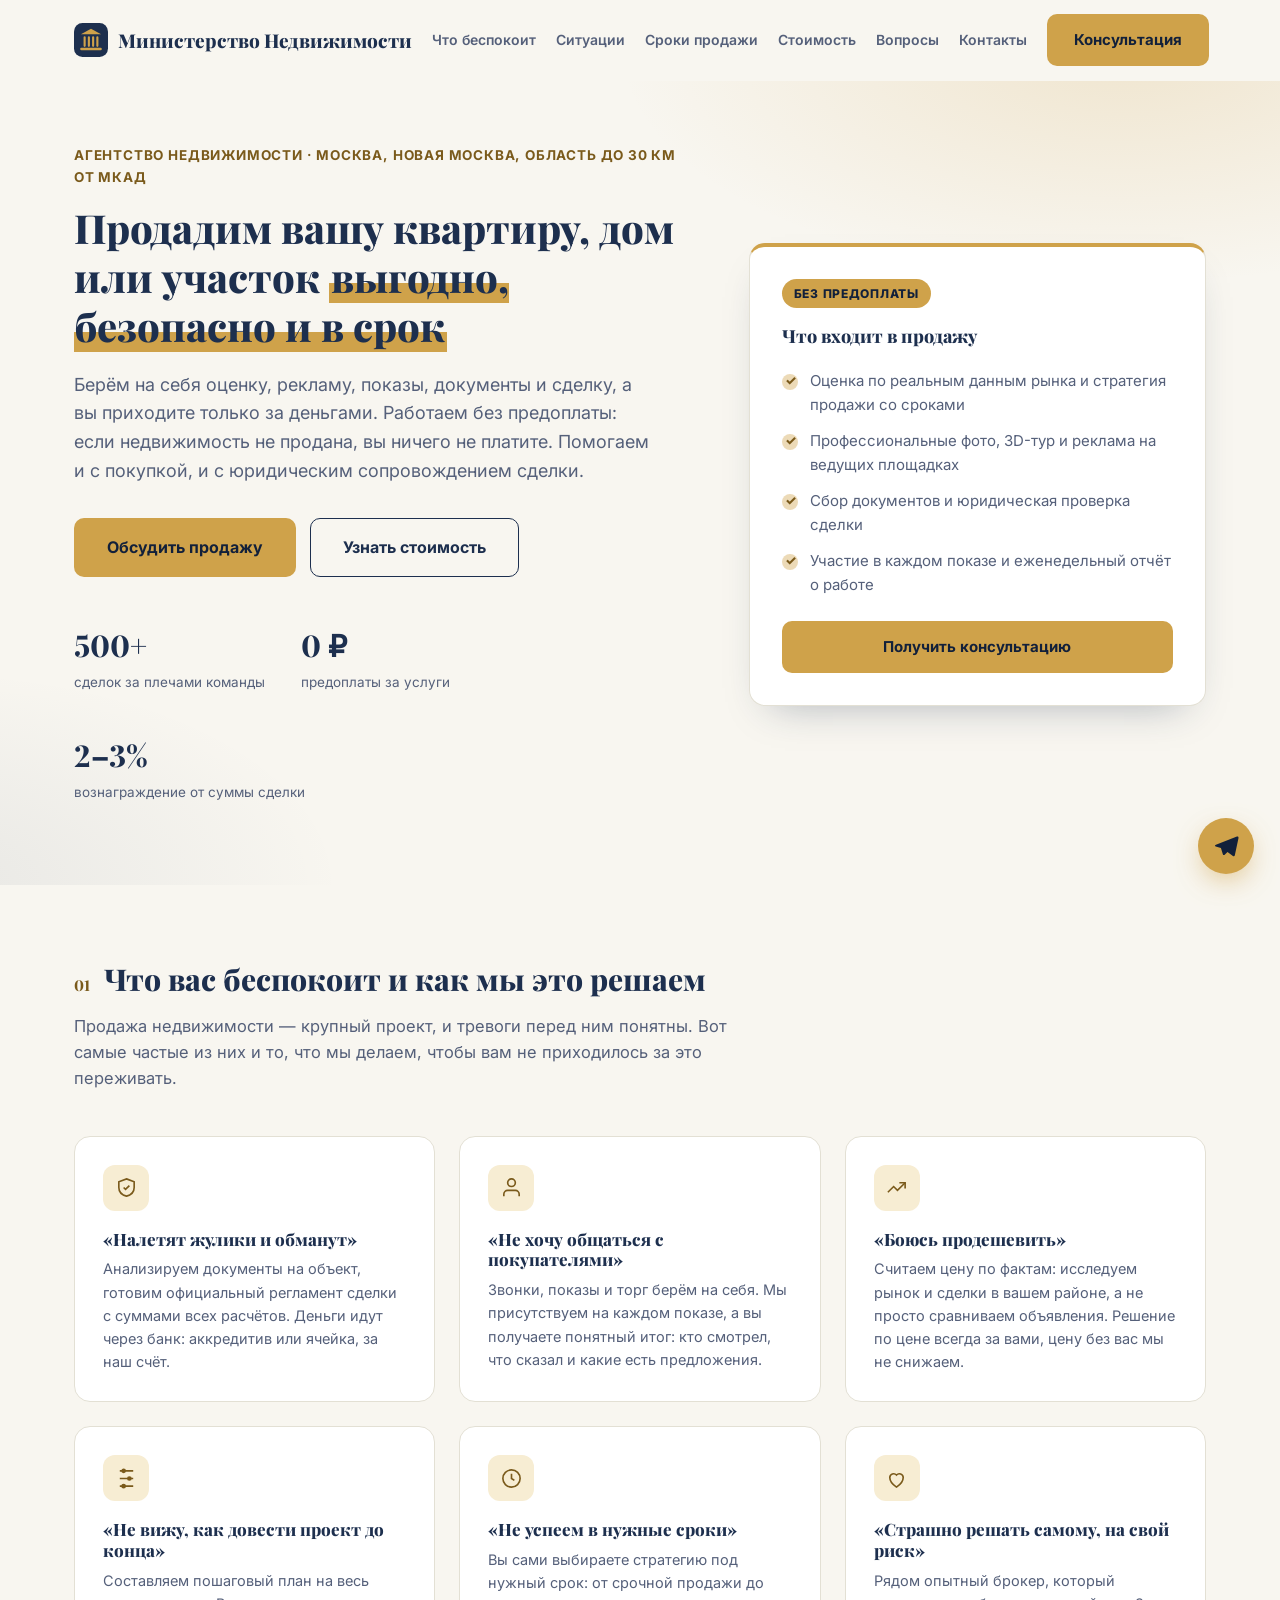
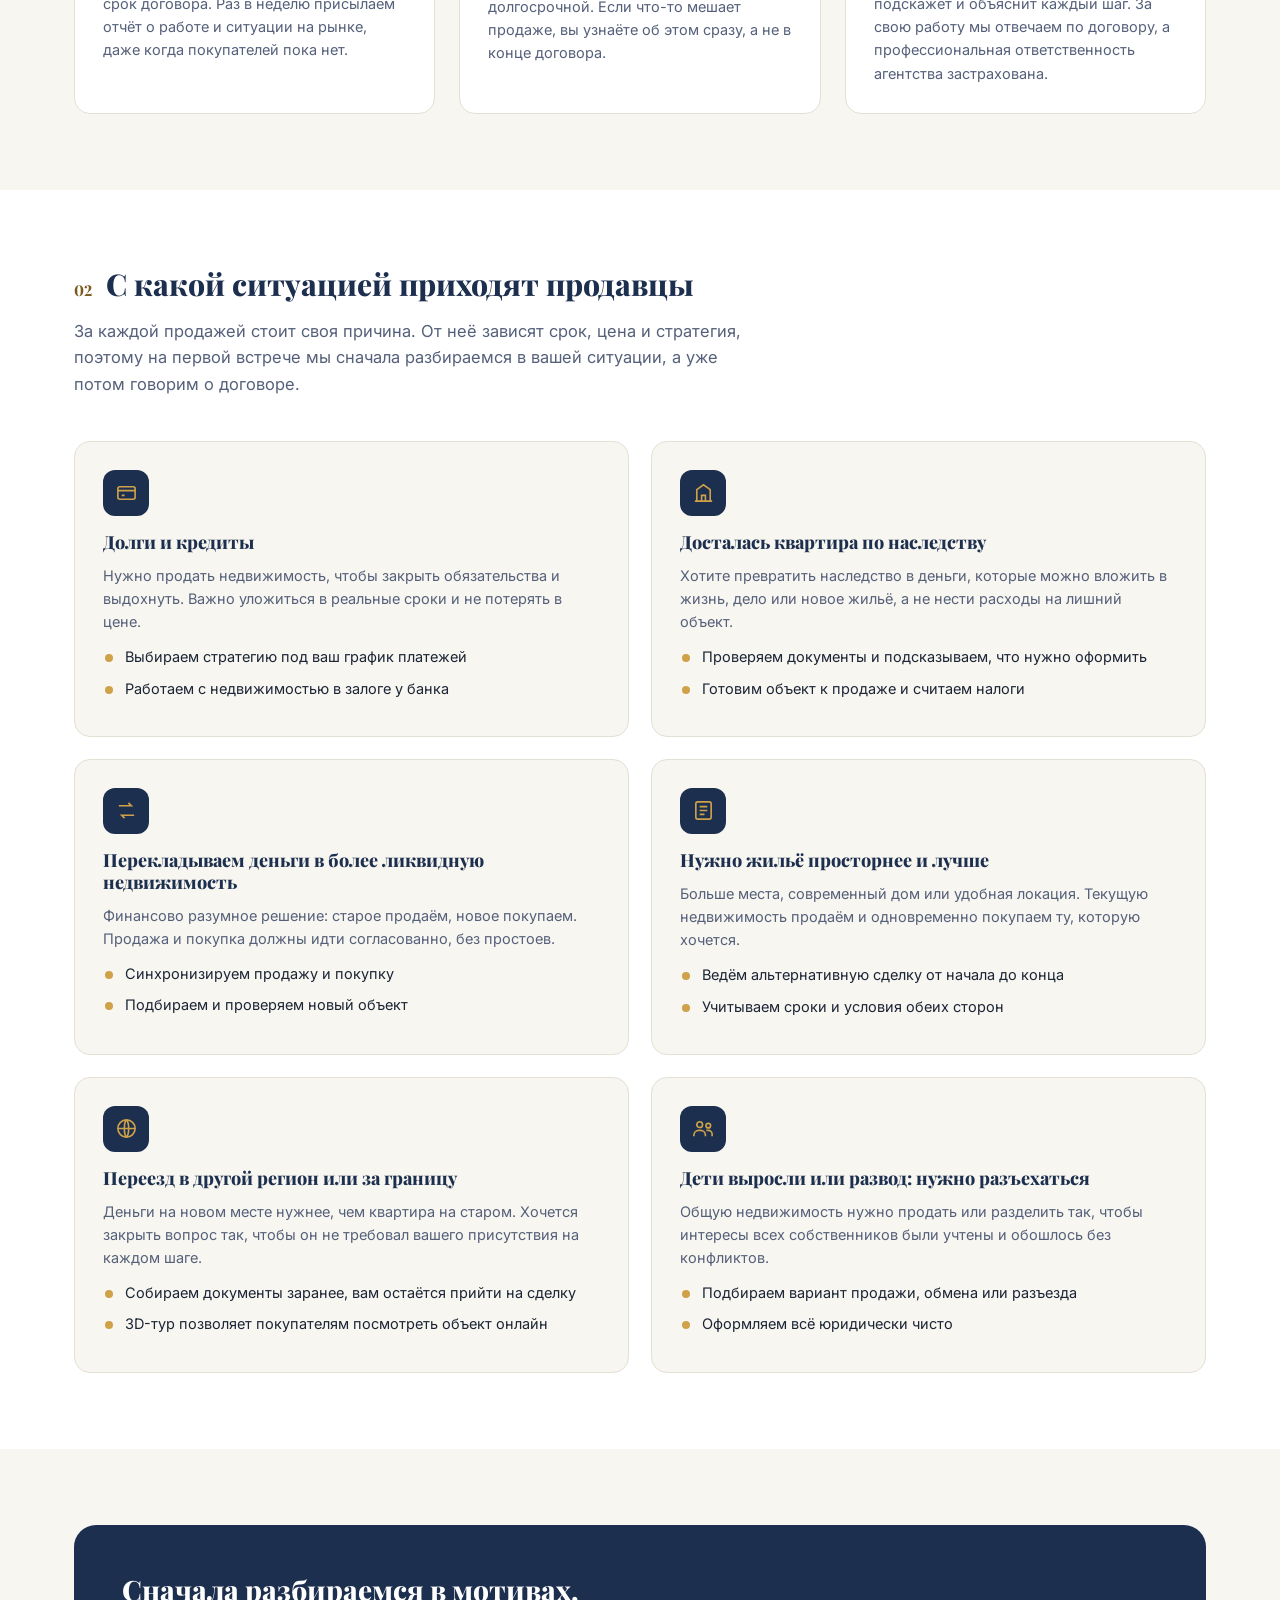
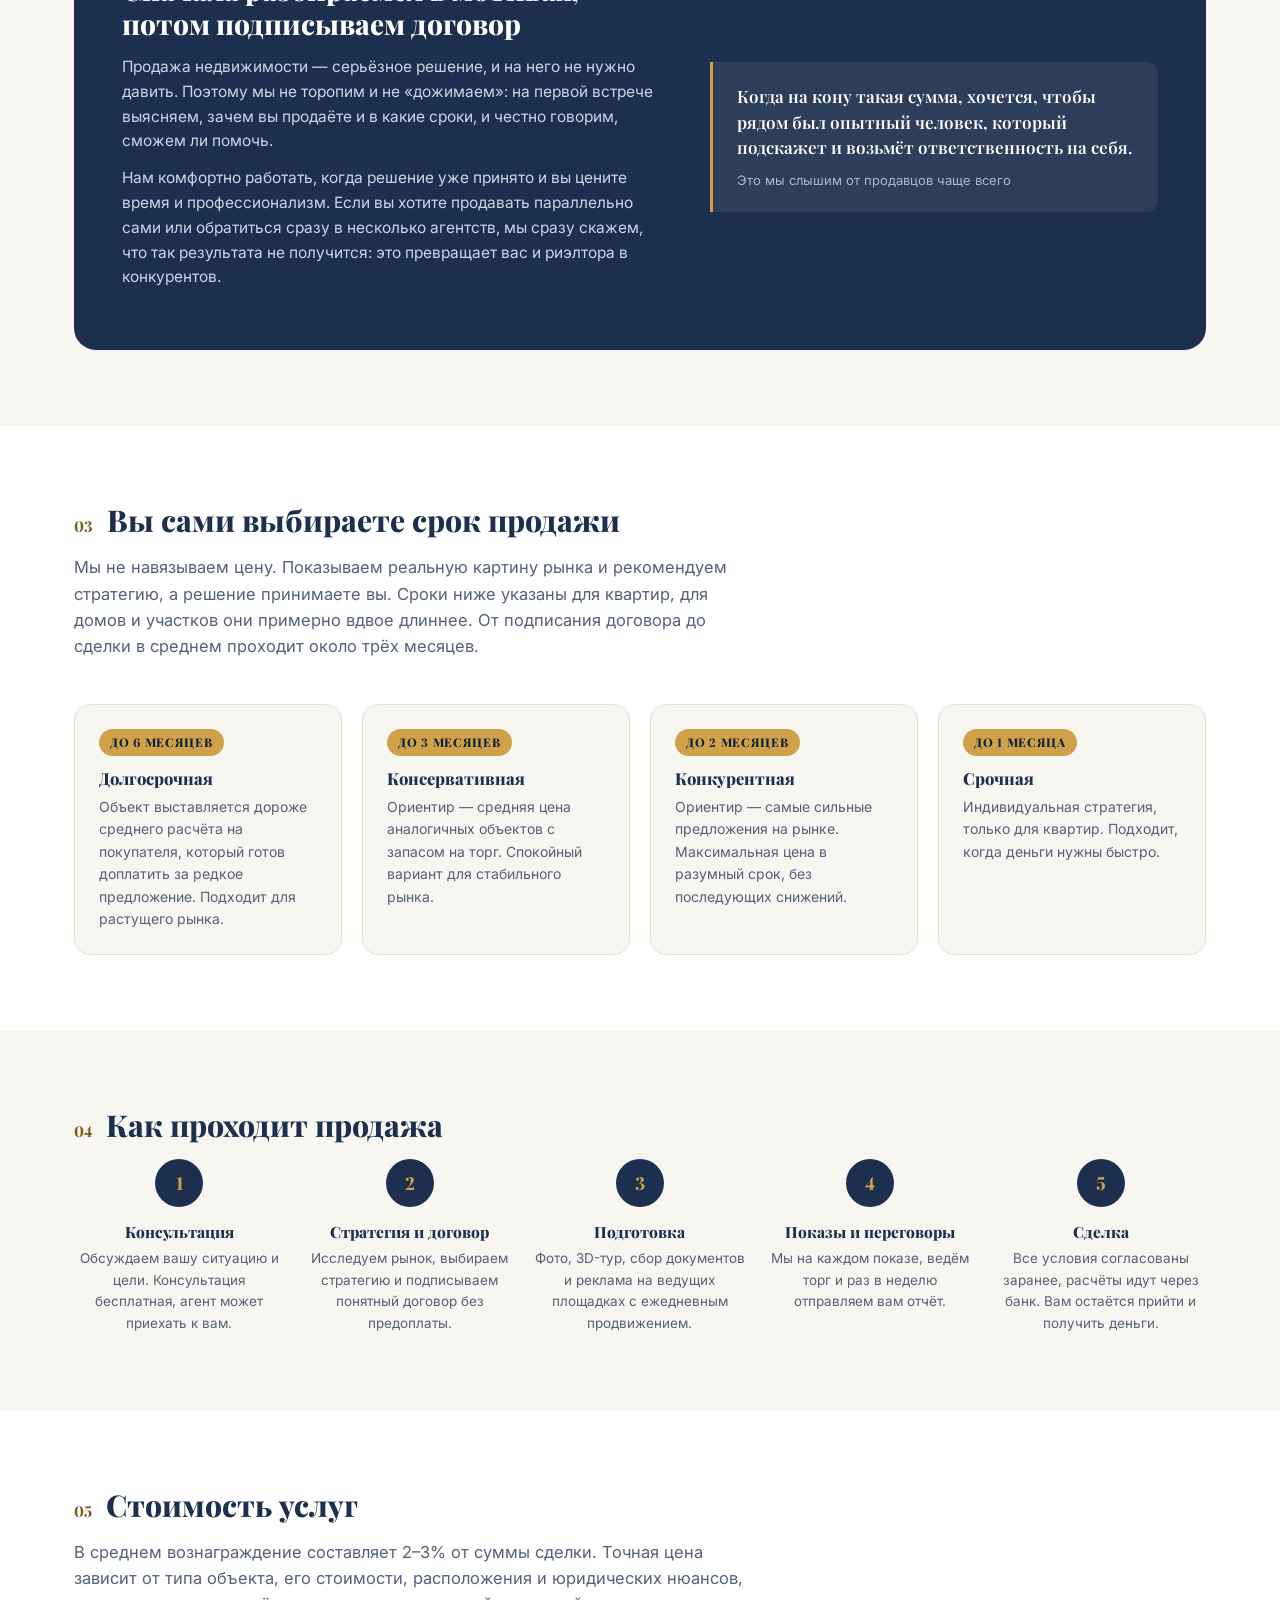
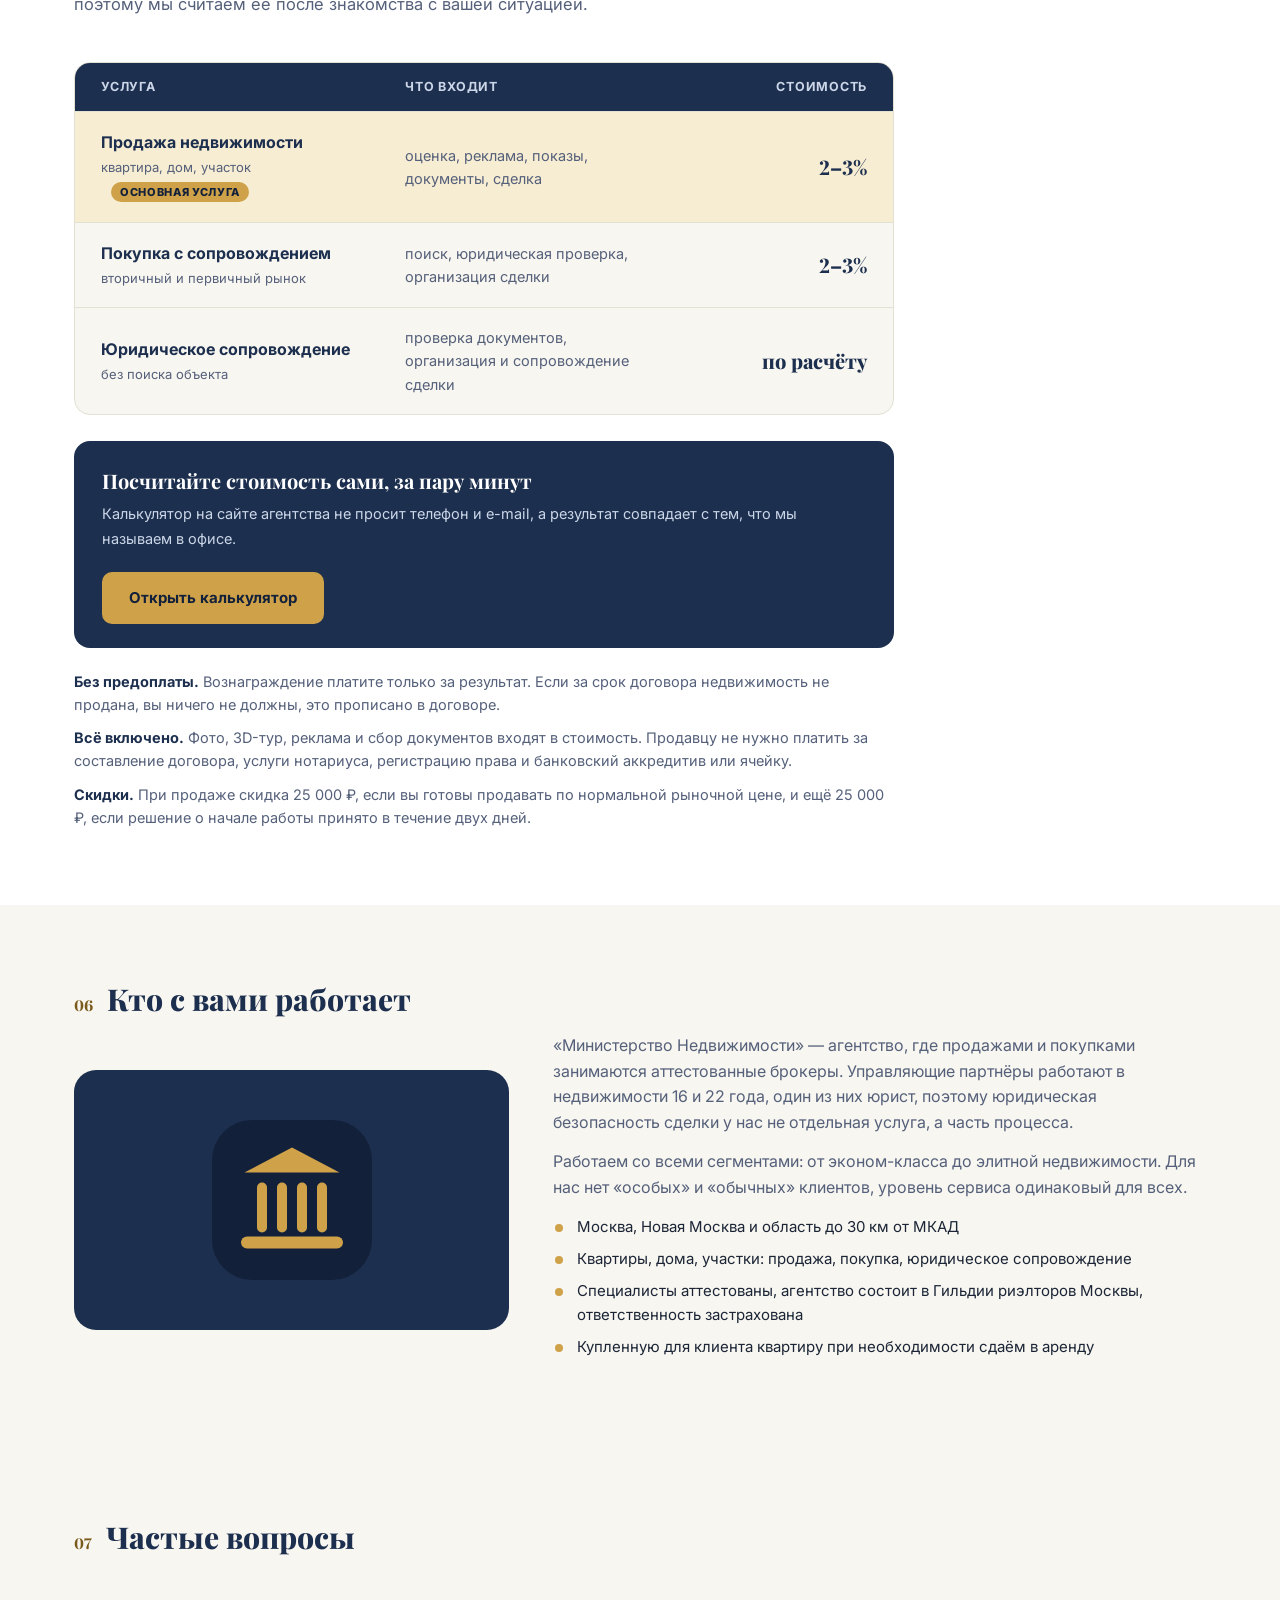
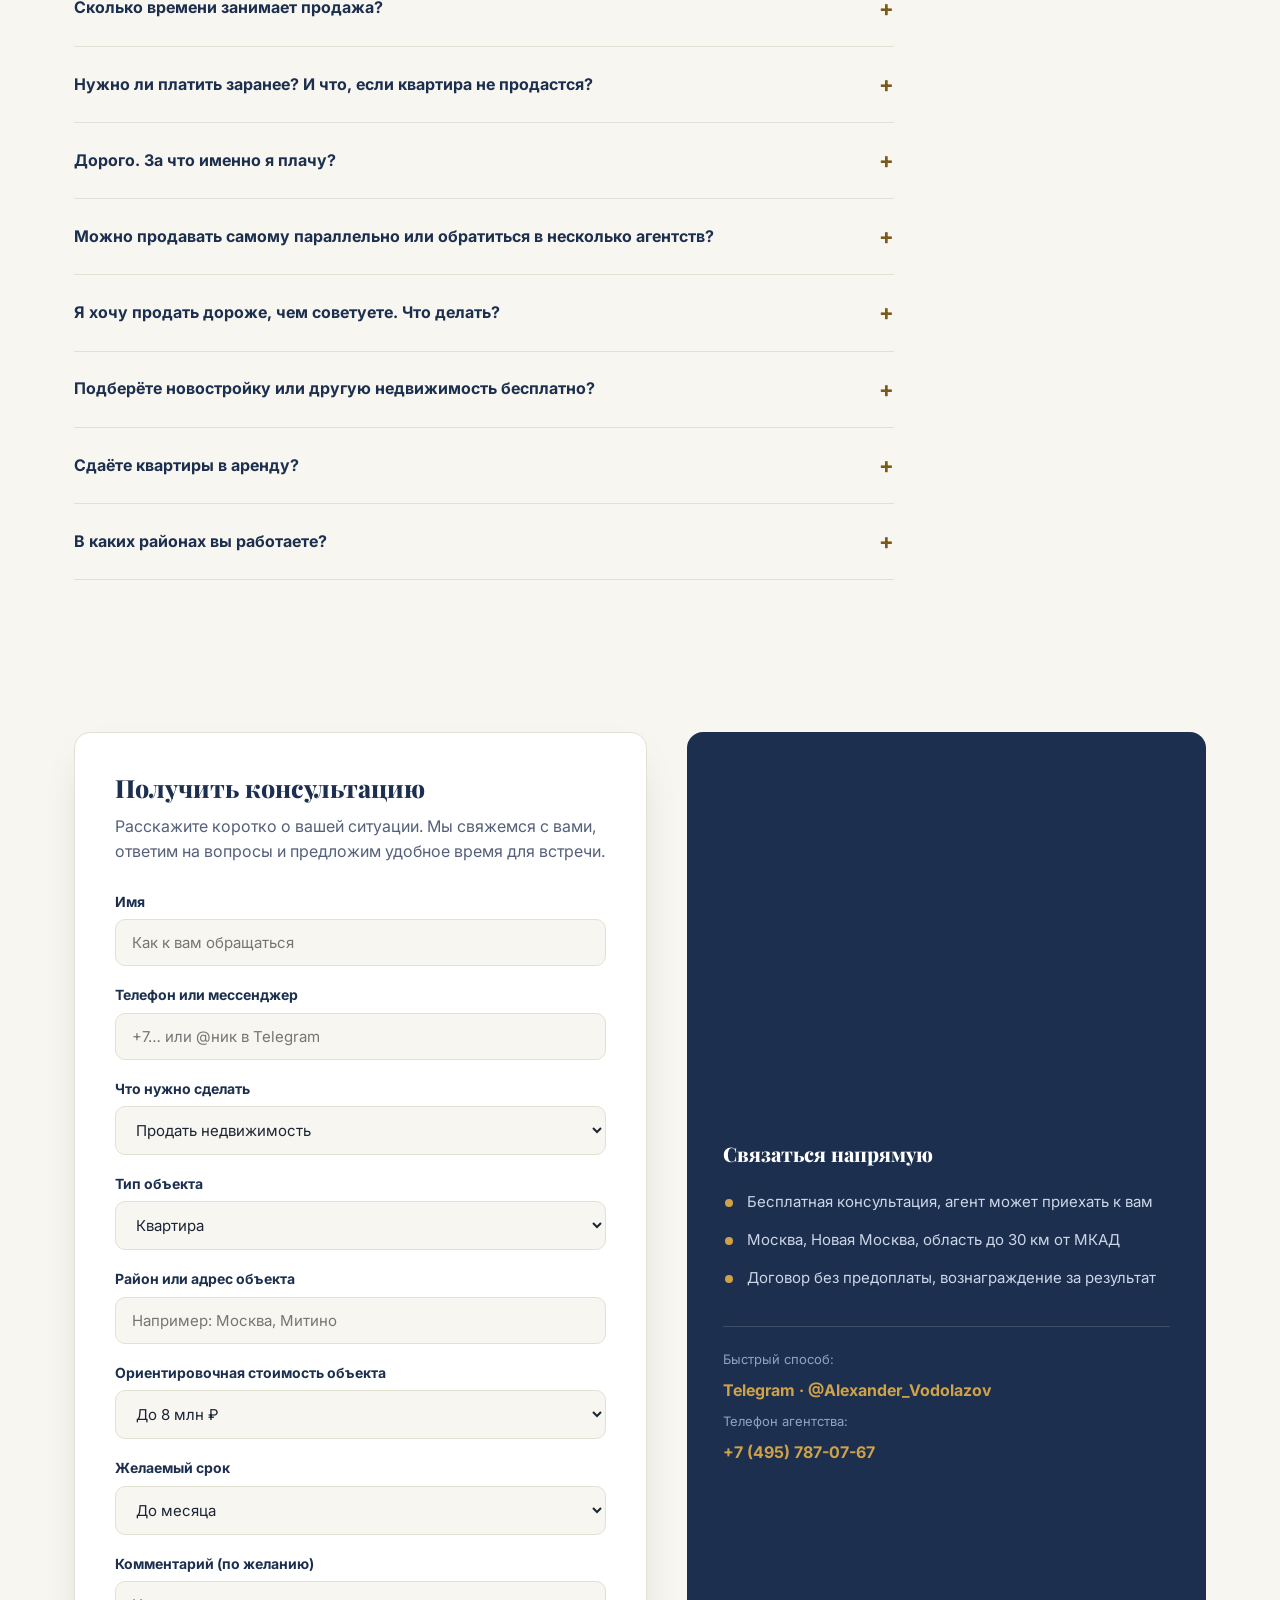
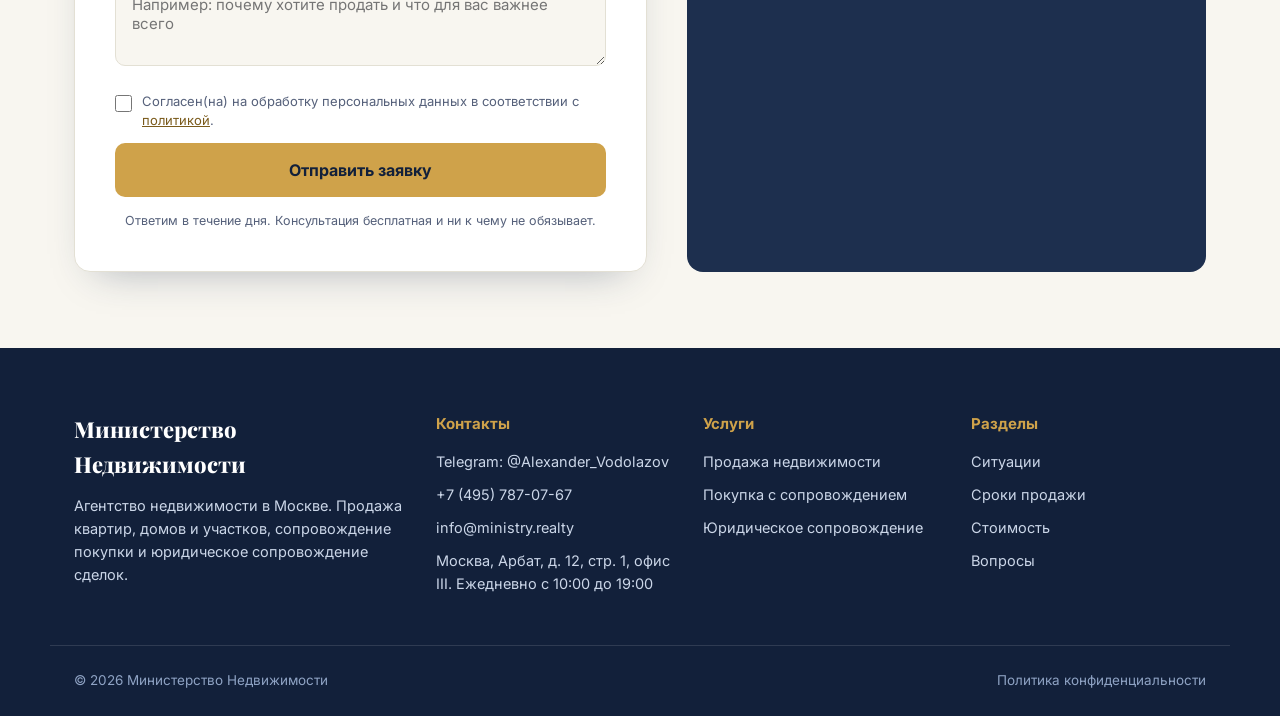
==== index.html @ 3d2ccae9 "init: landing for Ministry of Real Estate" ====
<!DOCTYPE html>
<html lang="ru">
<head>
<meta charset="UTF-8">
<meta name="viewport" content="width=device-width, initial-scale=1.0">
<title>Продажа квартиры, дома и участка в Москве и области: Министерство Недвижимости</title>
<meta name="description" content="Агентство недвижимости в Москве: продажа квартир, домов и участков без предоплаты, вознаграждение 2–3% от суммы сделки. Москва, Новая Москва и область до 30 км от МКАД.">
<link rel="preconnect" href="https://fonts.googleapis.com">
<link rel="preconnect" href="https://fonts.gstatic.com" crossorigin>
<link href="https://fonts.googleapis.com/css2?family=Playfair+Display:wght@600;700;800&family=Inter:wght@400;500;600;700&display=swap" rel="stylesheet">
<link rel="stylesheet" href="styles.css">
<link rel="stylesheet" href="blog/blog.css">
<link rel="alternate" type="application/rss+xml" title="Блог" href="feed.xml">
</head>
<body>

<header class="header" id="header">
  <div class="container header__inner">
    <a href="#top" class="logo" aria-label="Министерство Недвижимости">
      <svg class="logo__icon" viewBox="0 0 32 32" fill="none"><rect width="32" height="32" rx="8" fill="#1D2F4E"/><path d="M16 5.5l9.5 5H6.5l9.5-5z" fill="#CFA24A"/><path d="M10 13.5v8M14 13.5v8M18 13.5v8M22 13.5v8" stroke="#CFA24A" stroke-width="2" stroke-linecap="round"/><path d="M7 24.5h18" stroke="#CFA24A" stroke-width="2.4" stroke-linecap="round"/></svg>
      Министерство Недвижимости
    </a>
    <nav class="nav" id="nav">
      <a href="#why">Что беспокоит</a>
      <a href="#situations">Ситуации</a>
      <a href="#strategy">Сроки продажи</a>
      <a href="#prices">Стоимость</a>
      <a href="#faq">Вопросы</a>
      <a href="#contacts">Контакты</a>
    <!-- BLOGNAV:START --><!-- BLOGNAV:END --></nav>
    <div class="header__actions">
      <a href="#contact" class="btn btn--accent">Консультация</a>
      <button class="burger" id="burger" aria-label="Меню"><span></span><span></span><span></span></button>
    </div>
  </div>
</header>

<main id="top">

  <!-- HERO -->
  <section class="hero">
    <div class="container hero__grid">
      <div class="hero__text">
        <div class="eyebrow">Агентство недвижимости · Москва, Новая Москва, область до 30 км от МКАД</div>
        <h1>Продадим вашу квартиру, дом или участок <em>выгодно, безопасно и в срок</em></h1>
        <p class="hero__lead">Берём на себя оценку, рекламу, показы, документы и сделку, а вы приходите только за деньгами. Работаем без предоплаты: если недвижимость не продана, вы ничего не платите. Помогаем и с покупкой, и с юридическим сопровождением сделки.</p>
        <div class="hero__cta">
          <a href="#contact" class="btn btn--accent btn--lg">Обсудить продажу</a>
          <a href="#prices" class="btn btn--outline btn--lg">Узнать стоимость</a>
        </div>
        <div class="hero__stats">
          <div class="stat"><span class="stat__num">500+</span><span class="stat__label">сделок за плечами команды</span></div>
          <div class="stat"><span class="stat__num">0 ₽</span><span class="stat__label">предоплаты за услуги</span></div>
          <div class="stat"><span class="stat__num">2–3%</span><span class="stat__label">вознаграждение от суммы сделки</span></div>
        </div>
      </div>
      <div class="hero__card">
        <span class="hero__badge">Без предоплаты</span>
        <div class="hero__card-title">Что входит в продажу</div>
        <ul class="hero__card-list">
          <li>Оценка по реальным данным рынка и стратегия продажи со сроками</li>
          <li>Профессиональные фото, 3D-тур и реклама на ведущих площадках</li>
          <li>Сбор документов и юридическая проверка сделки</li>
          <li>Участие в каждом показе и еженедельный отчёт о работе</li>
        </ul>
        <a href="#contact" class="btn btn--accent btn--block">Получить консультацию</a>
      </div>
    </div>
  </section>

  <!-- ЧТО БЕСПОКОИТ -->
  <section class="section adv" id="why">
    <div class="container">
      <div class="section-head">
        <span class="section-head__num">01</span>
        <span class="section-head__title">Что вас беспокоит и как мы это решаем</span>
      </div>
      <p class="section-lead">Продажа недвижимости — крупный проект, и тревоги перед ним понятны. Вот самые частые из них и то, что мы делаем, чтобы вам не приходилось за это переживать.</p>
      <div class="adv__grid">
        <div class="adv__item">
          <div class="adv__icon"><svg viewBox="0 0 24 24" fill="none" stroke="currentColor" stroke-width="1.7"><path d="M12 3l8 3v6c0 4.5-3.2 7.8-8 9-4.8-1.2-8-4.5-8-9V6l8-3z"/><path d="M9 12l2 2 4-4"/></svg></div>
          <h3>«Налетят жулики и обманут»</h3>
          <p>Анализируем документы на объект, готовим официальный регламент сделки с суммами всех расчётов. Деньги идут через банк: аккредитив или ячейка, за наш счёт.</p>
        </div>
        <div class="adv__item">
          <div class="adv__icon"><svg viewBox="0 0 24 24" fill="none" stroke="currentColor" stroke-width="1.7"><path d="M4 21v-2a4 4 0 014-4h8a4 4 0 014 4v2"/><circle cx="12" cy="7" r="4"/></svg></div>
          <h3>«Не хочу общаться с покупателями»</h3>
          <p>Звонки, показы и торг берём на себя. Мы присутствуем на каждом показе, а вы получаете понятный итог: кто смотрел, что сказал и какие есть предложения.</p>
        </div>
        <div class="adv__item">
          <div class="adv__icon"><svg viewBox="0 0 24 24" fill="none" stroke="currentColor" stroke-width="1.7"><path d="M3 17l6-6 4 4 8-8"/><path d="M15 7h6v6"/></svg></div>
          <h3>«Боюсь продешевить»</h3>
          <p>Считаем цену по фактам: исследуем рынок и сделки в вашем районе, а не просто сравниваем объявления. Решение по цене всегда за вами, цену без вас мы не снижаем.</p>
        </div>
        <div class="adv__item">
          <div class="adv__icon"><svg viewBox="0 0 24 24" fill="none" stroke="currentColor" stroke-width="1.7"><path d="M5 4h14M5 12h14M5 20h14"/><circle cx="9" cy="4" r="1.6" fill="currentColor"/><circle cx="15" cy="12" r="1.6" fill="currentColor"/><circle cx="9" cy="20" r="1.6" fill="currentColor"/></svg></div>
          <h3>«Не вижу, как довести проект до конца»</h3>
          <p>Составляем пошаговый план на весь срок договора. Раз в неделю присылаем отчёт о работе и ситуации на рынке, даже когда покупателей пока нет.</p>
        </div>
        <div class="adv__item">
          <div class="adv__icon"><svg viewBox="0 0 24 24" fill="none" stroke="currentColor" stroke-width="1.7"><circle cx="12" cy="12" r="9"/><path d="M12 7v5l3 2"/></svg></div>
          <h3>«Не успеем в нужные сроки»</h3>
          <p>Вы сами выбираете стратегию под нужный срок: от срочной продажи до долгосрочной. Если что-то мешает продаже, вы узнаёте об этом сразу, а не в конце договора.</p>
        </div>
        <div class="adv__item">
          <div class="adv__icon"><svg viewBox="0 0 24 24" fill="none" stroke="currentColor" stroke-width="1.7"><path d="M12 21s-7-4.6-7-10a4 4 0 017-2.6A4 4 0 0119 11c0 5.4-7 10-7 10z"/></svg></div>
          <h3>«Страшно решать самому, на свой риск»</h3>
          <p>Рядом опытный брокер, который подскажет и объяснит каждый шаг. За свою работу мы отвечаем по договору, а профессиональная ответственность агентства застрахована.</p>
        </div>
      </div>
    </div>
  </section>

  <!-- СИТУАЦИИ -->
  <section class="section goals" id="situations">
    <div class="container">
      <div class="section-head">
        <span class="section-head__num">02</span>
        <span class="section-head__title">С какой ситуацией приходят продавцы</span>
      </div>
      <p class="section-lead">За каждой продажей стоит своя причина. От неё зависят срок, цена и стратегия, поэтому на первой встрече мы сначала разбираемся в вашей ситуации, а уже потом говорим о договоре.</p>
      <div class="goals__grid">
        <div class="goal">
          <div class="goal__icon"><svg viewBox="0 0 24 24" fill="none" stroke="currentColor" stroke-width="1.7"><rect x="3" y="6" width="18" height="13" rx="2"/><path d="M3 10h18M7 15h3"/></svg></div>
          <h3>Долги и кредиты</h3>
          <p>Нужно продать недвижимость, чтобы закрыть обязательства и выдохнуть. Важно уложиться в реальные сроки и не потерять в цене.</p>
          <ul>
            <li>Выбираем стратегию под ваш график платежей</li>
            <li>Работаем с недвижимостью в залоге у банка</li>
          </ul>
        </div>
        <div class="goal">
          <div class="goal__icon"><svg viewBox="0 0 24 24" fill="none" stroke="currentColor" stroke-width="1.7"><path d="M3 21h18M5 21V9l7-5 7 5v12"/><path d="M10 21v-6h4v6"/></svg></div>
          <h3>Досталась квартира по наследству</h3>
          <p>Хотите превратить наследство в деньги, которые можно вложить в жизнь, дело или новое жильё, а не нести расходы на лишний объект.</p>
          <ul>
            <li>Проверяем документы и подсказываем, что нужно оформить</li>
            <li>Готовим объект к продаже и считаем налоги</li>
          </ul>
        </div>
        <div class="goal">
          <div class="goal__icon"><svg viewBox="0 0 24 24" fill="none" stroke="currentColor" stroke-width="1.7"><path d="M4 7h13l-3-3M20 17H7l3 3"/></svg></div>
          <h3>Перекладываем деньги в более ликвидную недвижимость</h3>
          <p>Финансово разумное решение: старое продаём, новое покупаем. Продажа и покупка должны идти согласованно, без простоев.</p>
          <ul>
            <li>Синхронизируем продажу и покупку</li>
            <li>Подбираем и проверяем новый объект</li>
          </ul>
        </div>
        <div class="goal">
          <div class="goal__icon"><svg viewBox="0 0 24 24" fill="none" stroke="currentColor" stroke-width="1.7"><rect x="4" y="3" width="16" height="18" rx="2"/><path d="M8 8h8M8 12h8M8 16h5"/></svg></div>
          <h3>Нужно жильё просторнее и лучше</h3>
          <p>Больше места, современный дом или удобная локация. Текущую недвижимость продаём и одновременно покупаем ту, которую хочется.</p>
          <ul>
            <li>Ведём альтернативную сделку от начала до конца</li>
            <li>Учитываем сроки и условия обеих сторон</li>
          </ul>
        </div>
        <div class="goal">
          <div class="goal__icon"><svg viewBox="0 0 24 24" fill="none" stroke="currentColor" stroke-width="1.7"><circle cx="12" cy="12" r="9"/><path d="M3 12h18M12 3c3 3 3 15 0 18M12 3c-3 3-3 15 0 18"/></svg></div>
          <h3>Переезд в другой регион или за границу</h3>
          <p>Деньги на новом месте нужнее, чем квартира на старом. Хочется закрыть вопрос так, чтобы он не требовал вашего присутствия на каждом шаге.</p>
          <ul>
            <li>Собираем документы заранее, вам остаётся прийти на сделку</li>
            <li>3D-тур позволяет покупателям посмотреть объект онлайн</li>
          </ul>
        </div>
        <div class="goal">
          <div class="goal__icon"><svg viewBox="0 0 24 24" fill="none" stroke="currentColor" stroke-width="1.7"><circle cx="8" cy="8" r="3"/><circle cx="17" cy="9" r="2.4"/><path d="M2 20v-1a5 5 0 015-5h2a5 5 0 015 5v1M15 14h2a4 4 0 014 4v2"/></svg></div>
          <h3>Дети выросли или развод: нужно разъехаться</h3>
          <p>Общую недвижимость нужно продать или разделить так, чтобы интересы всех собственников были учтены и обошлось без конфликтов.</p>
          <ul>
            <li>Подбираем вариант продажи, обмена или разъезда</li>
            <li>Оформляем всё юридически чисто</li>
          </ul>
        </div>
      </div>
    </div>
  </section>

  <!-- ПОЧЕМУ МЫ ФИЛЬТРУЕМ -->
  <section class="section why">
    <div class="container">
      <div class="why__box">
        <div>
          <h2>Сначала разбираемся в мотивах, потом подписываем договор</h2>
          <p>Продажа недвижимости — серьёзное решение, и на него не нужно давить. Поэтому мы не торопим и не «дожимаем»: на первой встрече выясняем, зачем вы продаёте и в какие сроки, и честно говорим, сможем ли помочь.</p>
          <p>Нам комфортно работать, когда решение уже принято и вы цените время и профессионализм. Если вы хотите продавать параллельно сами или обратиться сразу в несколько агентств, мы сразу скажем, что так результата не получится: это превращает вас и риэлтора в конкурентов.</p>
        </div>
        <div class="why__quote">
          Когда на кону такая сумма, хочется, чтобы рядом был опытный человек, который подскажет и возьмёт ответственность на себя.
          <small>Это мы слышим от продавцов чаще всего</small>
        </div>
      </div>
    </div>
  </section>

  <!-- СРОКИ / СТРАТЕГИИ -->
  <section class="section oge" id="strategy">
    <div class="container">
      <div class="section-head">
        <span class="section-head__num">03</span>
        <span class="section-head__title">Вы сами выбираете срок продажи</span>
      </div>
      <p class="section-lead">Мы не навязываем цену. Показываем реальную картину рынка и рекомендуем стратегию, а решение принимаете вы. Сроки ниже указаны для квартир, для домов и участков они примерно вдвое длиннее. От подписания договора до сделки в среднем проходит около трёх месяцев.</p>
      <div class="oge__grid">
        <div class="oge__item">
          <b>До 6 месяцев</b>
          <h3>Долгосрочная</h3>
          <p>Объект выставляется дороже среднего расчёта на покупателя, который готов доплатить за редкое предложение. Подходит для растущего рынка.</p>
        </div>
        <div class="oge__item">
          <b>До 3 месяцев</b>
          <h3>Консервативная</h3>
          <p>Ориентир — средняя цена аналогичных объектов с запасом на торг. Спокойный вариант для стабильного рынка.</p>
        </div>
        <div class="oge__item">
          <b>До 2 месяцев</b>
          <h3>Конкурентная</h3>
          <p>Ориентир — самые сильные предложения на рынке. Максимальная цена в разумный срок, без последующих снижений.</p>
        </div>
        <div class="oge__item">
          <b>До 1 месяца</b>
          <h3>Срочная</h3>
          <p>Индивидуальная стратегия, только для квартир. Подходит, когда деньги нужны быстро.</p>
        </div>
      </div>
    </div>
  </section>

  <!-- ПРОЦЕСС -->
  <section class="section steps" id="steps">
    <div class="container">
      <div class="section-head">
        <span class="section-head__num">04</span>
        <span class="section-head__title">Как проходит продажа</span>
      </div>
      <div class="steps__grid">
        <div class="step">
          <span class="step__num">1</span>
          <h3>Консультация</h3>
          <p>Обсуждаем вашу ситуацию и цели. Консультация бесплатная, агент может приехать к вам.</p>
        </div>
        <div class="step">
          <span class="step__num">2</span>
          <h3>Стратегия и договор</h3>
          <p>Исследуем рынок, выбираем стратегию и подписываем понятный договор без предоплаты.</p>
        </div>
        <div class="step">
          <span class="step__num">3</span>
          <h3>Подготовка</h3>
          <p>Фото, 3D-тур, сбор документов и реклама на ведущих площадках с ежедневным продвижением.</p>
        </div>
        <div class="step">
          <span class="step__num">4</span>
          <h3>Показы и переговоры</h3>
          <p>Мы на каждом показе, ведём торг и раз в неделю отправляем вам отчёт.</p>
        </div>
        <div class="step">
          <span class="step__num">5</span>
          <h3>Сделка</h3>
          <p>Все условия согласованы заранее, расчёты идут через банк. Вам остаётся прийти и получить деньги.</p>
        </div>
      </div>
    </div>
  </section>

  <!-- ЦЕНЫ -->
  <section class="section prices" id="prices">
    <div class="container">
      <div class="section-head">
        <span class="section-head__num">05</span>
        <span class="section-head__title">Стоимость услуг</span>
      </div>
      <p class="section-lead">В среднем вознаграждение составляет 2–3% от суммы сделки. Точная цена зависит от типа объекта, его стоимости, расположения и юридических нюансов, поэтому мы считаем её после знакомства с вашей ситуацией.</p>
      <div class="prices__table">
        <div class="price-row price-row--head"><span>Услуга</span><span>Что входит</span><span style="text-align:right">Стоимость</span></div>
        <div class="price-row price-row--hit"><div class="price-row__name">Продажа недвижимости<small>квартира, дом, участок</small></div><div class="price-row__each">оценка, реклама, показы, документы, сделка</div><div class="price-row__sum">2–3%</div></div>
        <div class="price-row"><div class="price-row__name">Покупка с сопровождением<small>вторичный и первичный рынок</small></div><div class="price-row__each">поиск, юридическая проверка, организация сделки</div><div class="price-row__sum">2–3%</div></div>
        <div class="price-row"><div class="price-row__name">Юридическое сопровождение<small>без поиска объекта</small></div><div class="price-row__each">проверка документов, организация и сопровождение сделки</div><div class="price-row__sum">по расчёту</div></div>
      </div>
      <div class="promo">
        <div>
          <b>Посчитайте стоимость сами, за пару минут</b>
          <span>Калькулятор на сайте агентства не просит телефон и e-mail, а результат совпадает с тем, что мы называем в офисе.</span>
        </div>
        <a href="https://министерство-недвижимости.рф/stoimost-uslug/" target="_blank" rel="noopener" class="btn btn--accent">Открыть калькулятор</a>
      </div>
      <div class="prices__notes">
        <p><b>Без предоплаты.</b> Вознаграждение платите только за результат. Если за срок договора недвижимость не продана, вы ничего не должны, это прописано в договоре.</p>
        <p><b>Всё включено.</b> Фото, 3D-тур, реклама и сбор документов входят в стоимость. Продавцу не нужно платить за составление договора, услуги нотариуса, регистрацию права и банковский аккредитив или ячейку.</p>
        <p><b>Скидки.</b> При продаже скидка 25 000 ₽, если вы готовы продавать по нормальной рыночной цене, и ещё 25 000 ₽, если решение о начале работы принято в течение двух дней.</p>
      </div>
    </div>
  </section>

  <!-- О НАС -->
  <section class="section about" id="about">
    <div class="container">
      <div class="section-head">
        <span class="section-head__num">06</span>
        <span class="section-head__title">Кто с вами работает</span>
      </div>
      <div class="about__grid">
        <div class="about__mark">
          <svg viewBox="0 0 32 32" fill="none"><rect width="32" height="32" rx="8" fill="#12203A"/><path d="M16 5.5l9.5 5H6.5l9.5-5z" fill="#CFA24A"/><path d="M10 13.5v8M14 13.5v8M18 13.5v8M22 13.5v8" stroke="#CFA24A" stroke-width="2" stroke-linecap="round"/><path d="M7 24.5h18" stroke="#CFA24A" stroke-width="2.4" stroke-linecap="round"/></svg>
        </div>
        <div class="about__text">
          <p>«Министерство Недвижимости» — агентство, где продажами и покупками занимаются аттестованные брокеры. Управляющие партнёры работают в недвижимости 16 и 22 года, один из них юрист, поэтому юридическая безопасность сделки у нас не отдельная услуга, а часть процесса.</p>
          <p>Работаем со всеми сегментами: от эконом-класса до элитной недвижимости. Для нас нет «особых» и «обычных» клиентов, уровень сервиса одинаковый для всех.</p>
          <ul class="about__list">
            <li>Москва, Новая Москва и область до 30 км от МКАД</li>
            <li>Квартиры, дома, участки: продажа, покупка, юридическое сопровождение</li>
            <li>Специалисты аттестованы, агентство состоит в Гильдии риэлторов Москвы, ответственность застрахована</li>
            <li>Купленную для клиента квартиру при необходимости сдаём в аренду</li>
          </ul>
        </div>
      </div>
    </div>
  </section>

  <!-- FAQ -->
  <section class="section faq" id="faq">
    <div class="container">
      <div class="section-head">
        <span class="section-head__num">07</span>
        <span class="section-head__title">Частые вопросы</span>
      </div>
      <div class="faq__list">
        <details class="faq__item">
          <summary>Сколько времени занимает продажа?</summary>
          <p>Всё зависит от выбранной стратегии, объекта и рынка. От подписания договора до сделки в среднем проходит около трёх месяцев. Если нужно быстрее, есть срочная стратегия для квартир, если важна максимальная цена, можно выбрать более долгий путь.</p>
        </details>
        <details class="faq__item">
          <summary>Нужно ли платить заранее? И что, если квартира не продастся?</summary>
          <p>Предоплаты нет. Вы платите вознаграждение только после результата. Если за срок договора недвижимость не продана, вы ничего не должны, а мы не просим компенсировать расходы на рекламу и другие затраты.</p>
        </details>
        <details class="faq__item">
          <summary>Дорого. За что именно я плачу?</summary>
          <p>В среднем вознаграждение составляет 2–3% от суммы сделки. В него входят оценка, стратегия, фото и 3D-тур, реклама, сбор документов, показы, юридическая проверка и организация сделки. Если цена вас немного смущает, но формат подходит, обсудим разумную скидку. Если вы хотите платить как за размещение объявления, мы вам, скорее всего, не подойдём.</p>
        </details>
        <details class="faq__item">
          <summary>Можно продавать самому параллельно или обратиться в несколько агентств?</summary>
          <p>Мы работаем по эксклюзивному договору. Параллельная продажа превращает клиента и риэлтора в конкурентов и вредит объекту: покупатели видят разные цены и условия. Мы показываем, где и как рекламируется ваша недвижимость, и даём ссылки на все объявления.</p>
        </details>
        <details class="faq__item">
          <summary>Я хочу продать дороже, чем советуете. Что делать?</summary>
          <p>Покажем реальные данные по рынку и сделкам в вашем районе. Если вы готовы ждать, предложим долгосрочную стратегию с более высокой ценой. Решение по цене всегда остаётся за вами. Если расхождение критическое, скажем об этом честно до подписания договора.</p>
        </details>
        <details class="faq__item">
          <summary>Подберёте новостройку или другую недвижимость бесплатно?</summary>
          <p>Нет. Мы не работаем как «магазин новостроек» и не подбираем варианты бесплатно. Покупку мы сопровождаем комплексно, за вознаграждение: поиск, юридическая проверка и организация сделки. Можно взять только юридическое сопровождение без поиска.</p>
        </details>
        <details class="faq__item">
          <summary>Сдаёте квартиры в аренду?</summary>
          <p>Аренда не наша основная услуга. Мы сдаём в аренду только квартиры, которые купили для своих действующих клиентов.</p>
        </details>
        <details class="faq__item">
          <summary>В каких районах вы работаете?</summary>
          <p>В Москве, Новой Москве и Московской области до 30 км от МКАД. Берёмся за квартиры, дома и участки любого сегмента.</p>
        </details>
      </div>
    </div>
  </section>

  <!-- ФОРМА + КОНТАКТЫ -->
  <section class="section form-section" id="contact">
    <div class="container form-section__grid">
      <div class="form">
        <h2>Получить консультацию</h2>
        <p class="form__lead">Расскажите коротко о вашей ситуации. Мы свяжемся с вами, ответим на вопросы и предложим удобное время для встречи.</p>
        <form id="leadForm">
          <input type="text" name="_gotcha" style="display:none" tabindex="-1" autocomplete="off">
          <div class="form__row">
            <label for="f-name">Имя</label>
            <input type="text" id="f-name" name="name" placeholder="Как к вам обращаться" required>
          </div>
          <div class="form__row">
            <label for="f-contact">Телефон или мессенджер</label>
            <input type="text" id="f-contact" name="contact" placeholder="+7… или @ник в Telegram" required>
          </div>
          <div class="form__row">
            <label for="f-service">Что нужно сделать</label>
            <select id="f-service" name="service">
              <option>Продать недвижимость</option>
              <option>Продать и купить (альтернативная сделка)</option>
              <option>Купить с сопровождением</option>
              <option>Только юридическое сопровождение сделки</option>
              <option>Пока не знаю, нужна консультация</option>
            </select>
          </div>
          <div class="form__row">
            <label for="f-object">Тип объекта</label>
            <select id="f-object" name="object">
              <option>Квартира</option>
              <option>Дом или таунхаус</option>
              <option>Земельный участок</option>
              <option>Новостройка (переуступка)</option>
            </select>
          </div>
          <div class="form__row">
            <label for="f-address">Район или адрес объекта</label>
            <input type="text" id="f-address" name="address" placeholder="Например: Москва, Митино">
          </div>
          <div class="form__row">
            <label for="f-price">Ориентировочная стоимость объекта</label>
            <select id="f-price" name="Стоимость объекта">
              <option>До 8 млн ₽</option>
              <option>8–30 млн ₽</option>
              <option>30–50 млн ₽</option>
              <option>Более 50 млн ₽</option>
              <option>Пока не знаю</option>
            </select>
          </div>
          <div class="form__row">
            <label for="f-term">Желаемый срок</label>
            <select id="f-term" name="Желаемый срок">
              <option>До месяца</option>
              <option>До 3 месяцев</option>
              <option>До 6 месяцев</option>
              <option>Пока оцениваю варианты</option>
            </select>
          </div>
          <div class="form__row">
            <label for="f-comment">Комментарий (по желанию)</label>
            <textarea id="f-comment" name="comment" rows="3" placeholder="Например: почему хотите продать и что для вас важнее всего"></textarea>
          </div>
          <label class="consent"><input type="checkbox" name="consent_pd" value="yes" required> <span>Согласен(на) на обработку персональных данных в соответствии с <a href="privacy.html" target="_blank">политикой</a>.</span></label>
          <button type="submit" class="btn btn--accent btn--block btn--lg">Отправить заявку</button>
          <p class="form__hint">Ответим в течение дня. Консультация бесплатная и ни к чему не обязывает.</p>
        </form>
      </div>
      <div class="coverage">
        <div class="coverage__title">Связаться напрямую</div>
        <ul class="coverage__list">
          <li>Бесплатная консультация, агент может приехать к вам</li>
          <li>Москва, Новая Москва, область до 30 км от МКАД</li>
          <li>Договор без предоплаты, вознаграждение за результат</li>
        </ul>
        <div class="coverage__contact">
          <span>Быстрый способ:</span>
          <a href="https://t.me/Alexander_Vodolazov" target="_blank" rel="noopener">Telegram · @Alexander_Vodolazov</a>
          <span>Телефон агентства:</span>
          <a href="tel:+74957870767">+7 (495) 787-07-67</a>
        </div>
      </div>
    </div>
  </section>

<!-- BLOG:START --><!-- BLOG:END -->
</main>

<!-- КОНТАКТЫ / FOOTER -->
<footer class="footer" id="contacts">
  <div class="container footer__grid">
    <div class="footer__col">
      <div class="logo logo--footer">Министерство Недвижимости</div>
      <p>Агентство недвижимости в Москве. Продажа квартир, домов и участков, сопровождение покупки и юридическое сопровождение сделок.</p>
    </div>
    <div class="footer__col">
      <div class="footer__title">Контакты</div>
      <a href="https://t.me/Alexander_Vodolazov" target="_blank" rel="noopener">Telegram: @Alexander_Vodolazov</a>
      <a href="tel:+74957870767">+7 (495) 787-07-67</a>
      <a href="mailto:info@ministry.realty">info@ministry.realty</a>
      <p>Москва, Арбат, д. 12, стр. 1, офис III. Ежедневно с 10:00 до 19:00</p>
    </div>
    <div class="footer__col">
      <div class="footer__title">Услуги</div>
      <p>Продажа недвижимости</p>
      <p>Покупка с сопровождением</p>
      <p>Юридическое сопровождение</p>
    </div>
    <div class="footer__col">
      <div class="footer__title">Разделы</div>
      <a href="#situations">Ситуации</a>
      <a href="#strategy">Сроки продажи</a>
      <a href="#prices">Стоимость</a>
      <a href="#faq">Вопросы</a>
    </div>
  </div>
  <div class="container footer__bottom">
    <span>© <span id="year"></span> Министерство Недвижимости</span>
    <a href="privacy.html">Политика конфиденциальности</a>
  </div>
</footer>

<a href="https://t.me/Alexander_Vodolazov" target="_blank" rel="noopener" class="fab" aria-label="Написать в Telegram">
  <svg viewBox="0 0 24 24" fill="currentColor"><path d="M21.5 3.5L2.7 10.9c-1.2.5-1.2 1.2-.2 1.5l4.8 1.5 1.8 5.6c.2.6.4.8.9.8.5 0 .7-.2 1-.5l2.4-2.3 5 3.7c.9.5 1.6.2 1.8-.9l3.3-15.5c.3-1.3-.5-1.9-1.4-1.5z"/></svg>
</a>

<script src="script.js"></script>
</body>
</html>
---- styles.css ----
:root{
  --navy:#1D2F4E;
  --navy-dark:#12203A;
  --navy-soft:#E6ECF5;
  --gold:#CFA24A;
  --gold-dark:#7A5A1B;
  --gold-soft:#F7EDD3;
  --cream:#F8F6F0;
  --paper:#ffffff;
  --ink:#1B2536;
  --ink-soft:#55607A;
  --line:#E3E0D4;
  --radius:16px;
  --shadow:0 18px 40px -22px rgba(29,47,78,.38);
}

*{box-sizing:border-box;margin:0;padding:0}
html{scroll-behavior:smooth}
body{
  font-variant-numeric:lining-nums;
  font-family:'Inter',Arial,sans-serif;
  color:var(--ink);
  background:var(--cream);
  line-height:1.6;
  -webkit-font-smoothing:antialiased;
}
h1,h2,h3{font-family:'Playfair Display',Arial,sans-serif;font-weight:800;color:var(--navy);line-height:1.22}
img{max-width:100%;display:block}
a{color:inherit;text-decoration:none}
ul{list-style:none}
.container{max-width:1180px;margin:0 auto;padding:0 24px}

/* BUTTONS */
.btn{display:inline-flex;align-items:center;justify-content:center;gap:8px;padding:13px 26px;border-radius:10px;font-weight:700;font-size:15px;transition:.2s;border:1.5px solid transparent;cursor:pointer;white-space:nowrap;font-family:inherit}
.btn--accent{background:var(--gold);color:var(--navy-dark)}
.btn--accent:hover{background:#E3BE6F}
.btn--outline{border-color:var(--navy);color:var(--navy)}
.btn--outline:hover{background:var(--navy);color:#fff}
.btn--lg{padding:16px 32px;font-size:16px}
.btn--block{width:100%}

/* HEADER */
.header{position:sticky;top:0;z-index:100;background:rgba(248,246,240,.93);backdrop-filter:blur(10px);border-bottom:1px solid transparent;transition:.2s}
.header.scrolled{border-bottom-color:var(--line);box-shadow:0 4px 16px -8px rgba(29,47,78,.22)}
.header__inner{display:flex;align-items:center;justify-content:space-between;gap:20px;min-width:0;height:80px}
.logo{display:flex;align-items:center;gap:10px;font-family:'Playfair Display',sans-serif;font-weight:800;font-size:19px;letter-spacing:0;color:var(--navy);flex-shrink:0}
.logo__icon{width:34px;height:34px;flex-shrink:0}
.logo__suffix{color:var(--gold-dark);font-weight:600;font-size:13px;letter-spacing:.02em}
.logo--footer{font-size:22px;color:#fff;margin-bottom:12px}
.nav{display:flex;gap:20px}
.nav a{font-weight:600;font-size:14px;color:var(--ink-soft);white-space:nowrap}
.nav a:hover{color:var(--gold-dark)}
.header__actions{display:flex;align-items:center;gap:16px;flex-shrink:0}
.header__phone{font-weight:700;color:var(--navy);white-space:nowrap}
.burger{display:none;flex-direction:column;justify-content:center;gap:5px;width:32px;height:32px;background:none;border:none;cursor:pointer}
.burger span{display:block;height:2px;background:var(--navy);border-radius:2px;transition:.2s}

/* HERO */
.hero{padding:64px 0 80px;background:radial-gradient(820px 380px at 88% -4%,rgba(207,162,74,.20),transparent 62%),radial-gradient(700px 360px at -6% 100%,rgba(29,47,78,.07),transparent 60%)}
.hero__grid{display:grid;grid-template-columns:1.15fr .85fr;gap:56px;align-items:center}
.eyebrow{color:var(--gold-dark);font-weight:700;font-size:13.5px;letter-spacing:.06em;text-transform:uppercase;margin-bottom:16px}
.hero h1{font-size:40px;margin-bottom:20px}
.hero h1 em{font-style:normal;background:linear-gradient(transparent 62%,var(--gold) 62%);padding:0 2px}
.hero__lead{font-size:18px;color:var(--ink-soft);margin-bottom:32px;max-width:580px}
.hero__cta{display:flex;gap:14px;flex-wrap:wrap;margin-bottom:44px}
.hero__stats{display:flex;gap:36px;flex-wrap:wrap;align-items:flex-start}
.stat__num{display:block;font-family:'Playfair Display',sans-serif;font-size:30px;font-weight:800;color:var(--navy)}
.stat__label{font-size:13.5px;color:var(--ink-soft)}
.hero__card{background:var(--paper);border:1px solid var(--line);border-top:4px solid var(--gold);border-radius:var(--radius);padding:32px;box-shadow:var(--shadow)}
.hero__badge{display:inline-block;background:var(--gold);color:var(--navy-dark);font-weight:800;font-size:12px;letter-spacing:.06em;text-transform:uppercase;border-radius:999px;padding:5px 12px;margin-bottom:14px}
.hero__card-title{font-family:'Playfair Display',sans-serif;font-weight:800;font-size:18px;color:var(--navy);margin-bottom:18px}
.hero__card-list{margin-bottom:24px}
.hero__card-list li{position:relative;padding-left:28px;margin-bottom:12px;font-size:15px;color:var(--ink-soft)}
.hero__card-list li::before{content:"";position:absolute;left:0;top:5px;width:16px;height:16px;border-radius:50%;background:var(--gold);opacity:.4}
.hero__card-list li::after{content:"✓";position:absolute;left:3px;top:1px;color:var(--gold-dark);font-weight:800;font-size:13px}

/* SECTIONS */
.section{padding:76px 0}
.section-head{display:flex;align-items:baseline;gap:14px;margin-bottom:16px}
.section-head__num{font-family:'Playfair Display',sans-serif;font-size:15px;color:var(--gold-dark);font-weight:800}
.section-head__title{font-family:'Playfair Display',sans-serif;font-size:30px;font-weight:800;color:var(--navy);line-height:1.2}
.section-lead{color:var(--ink-soft);font-size:16.5px;max-width:680px;margin-bottom:44px}

/* ADVANTAGES */
.adv__grid{display:grid;grid-template-columns:repeat(3,1fr);gap:24px}
.adv__item{background:var(--paper);border:1px solid var(--line);border-radius:var(--radius);padding:28px}
.adv__icon{width:46px;height:46px;border-radius:12px;background:var(--gold-soft);color:var(--gold-dark);display:flex;align-items:center;justify-content:center;margin-bottom:18px}
.adv__icon svg{width:23px;height:23px}
.adv__item h3{font-size:17px;margin-bottom:8px}
.adv__item p{color:var(--ink-soft);font-size:14.5px}

/* GOALS (цели занятий) */
.goals{background:var(--paper)}
.goals__grid{display:grid;grid-template-columns:repeat(2,1fr);gap:22px}
.goal{border:1px solid var(--line);border-radius:var(--radius);padding:28px;background:var(--cream);display:flex;flex-direction:column}
.goal__icon{width:46px;height:46px;border-radius:12px;background:var(--navy);color:var(--gold);display:flex;align-items:center;justify-content:center;margin-bottom:16px}
.goal__icon svg{width:23px;height:23px}
.goal h3{font-size:18px;margin-bottom:10px}
.goal p{color:var(--ink-soft);font-size:14.5px;margin-bottom:12px}
.goal ul li{position:relative;padding-left:22px;margin-bottom:8px;font-size:14.5px;color:var(--ink)}
.goal ul li::before{content:"";position:absolute;left:2px;top:9px;width:8px;height:8px;border-radius:50%;background:var(--gold)}

/* WHY */
.why__box{display:grid;grid-template-columns:1.1fr .9fr;gap:40px;align-items:center;background:var(--navy);border-radius:22px;padding:48px}
.why__box h2{color:#fff;font-size:28px;margin-bottom:14px}
.why__box p{color:#CBD6E8;margin-bottom:12px;font-size:15.5px}
.why__quote{background:rgba(255,255,255,.07);border-left:3px solid var(--gold);border-radius:0 12px 12px 0;padding:22px 24px;color:#fff;font-size:17px;font-family:'Playfair Display',sans-serif;font-weight:600;line-height:1.5}
.why__quote small{display:block;margin-top:10px;font-family:'Inter',sans-serif;font-weight:400;font-size:13px;color:#A9B8D1}

/* OGE ROADMAP */
.oge{background:var(--paper)}
.oge__grid{display:grid;grid-template-columns:repeat(4,1fr);gap:20px}
.oge__item{border:1px solid var(--line);border-radius:var(--radius);padding:24px;background:var(--cream)}
.oge__item b{display:inline-block;font-family:'Playfair Display',sans-serif;font-size:12px;font-weight:800;letter-spacing:.06em;text-transform:uppercase;color:var(--navy-dark);background:var(--gold);border-radius:999px;padding:4px 11px;margin-bottom:12px}
.oge__item h3{font-size:16.5px;margin-bottom:8px}
.oge__item p{color:var(--ink-soft);font-size:14px}

/* STEPS */
.steps__grid{display:grid;grid-template-columns:repeat(5,1fr);gap:20px}
.step{text-align:center}
.step__num{display:flex;align-items:center;justify-content:center;width:48px;height:48px;border-radius:50%;background:var(--navy);color:var(--gold);font-family:'Playfair Display',sans-serif;font-weight:800;margin:0 auto 16px;font-size:18px}
.step h3{font-size:15.5px;margin-bottom:6px}
.step p{color:var(--ink-soft);font-size:13.5px}

/* PRICES */
.prices{background:var(--paper)}
.prices__table{max-width:820px;border:1px solid var(--line);border-radius:var(--radius);overflow:hidden;background:var(--cream)}
.price-row{display:grid;grid-template-columns:1.3fr 1fr 1fr;gap:12px;align-items:center;padding:18px 26px;border-bottom:1px solid var(--line)}
.price-row:last-child{border-bottom:none}
.price-row--head{background:var(--navy);color:#CBD6E8;font-size:12.5px;font-weight:700;letter-spacing:.06em;text-transform:uppercase;padding:14px 26px}
.price-row__name{font-weight:700;color:var(--navy)}
.price-row__name small{display:block;font-weight:400;font-size:13px;color:var(--ink-soft);margin-top:2px}
.price-row__each{color:var(--ink-soft);font-size:14.5px}
.price-row__sum{font-family:'Playfair Display',sans-serif;font-weight:800;font-size:20px;color:var(--navy);text-align:right}
.price-row--hit{background:var(--gold-soft)}
.price-row--hit .price-row__name::after{content:"Основная услуга";margin-left:10px;font-size:11px;font-weight:800;letter-spacing:.06em;text-transform:uppercase;background:var(--gold);color:var(--navy-dark);padding:3px 9px;border-radius:999px}
.prices__notes{max-width:820px;margin-top:22px;display:grid;gap:10px}
.prices__notes p{font-size:14.5px;color:var(--ink-soft)}
.prices__notes b{color:var(--navy)}
.promo{max-width:820px;margin-top:26px;display:flex;align-items:center;gap:20px;flex-wrap:wrap;justify-content:space-between;background:var(--navy);color:#CBD6E8;border-radius:var(--radius);padding:24px 28px}
.promo b{display:block;font-family:'Playfair Display',sans-serif;font-size:20px;color:#fff;margin-bottom:4px}
.promo span{font-size:14.5px}

/* ABOUT */
.about__grid{display:grid;grid-template-columns:.8fr 1.2fr;gap:44px;align-items:center}
.about__mark{background:var(--navy);border-radius:22px;padding:36px;display:flex;align-items:center;justify-content:center;min-height:260px}
.about__mark svg{width:160px;height:160px}
.about__text p{color:var(--ink-soft);margin-bottom:14px;font-size:16px}
.about__list{margin-top:6px}
.about__list li{position:relative;padding-left:24px;margin-bottom:8px;font-size:15px}
.about__list li::before{content:"";position:absolute;left:2px;top:9px;width:8px;height:8px;border-radius:50%;background:var(--gold)}

/* FAQ */
.faq__list{max-width:820px}
.faq__item{border-bottom:1px solid var(--line);padding:20px 0}
.faq__item summary{cursor:pointer;font-weight:700;font-size:16px;color:var(--navy);list-style:none;display:flex;justify-content:space-between;align-items:center}
.faq__item summary::-webkit-details-marker{display:none}
.faq__item summary::after{content:"+";font-size:22px;color:var(--gold-dark);flex-shrink:0;margin-left:16px}
.faq__item[open] summary::after{content:"–"}
.faq__item p{color:var(--ink-soft);margin-top:12px;font-size:14.5px}

/* FORM */
.form-section__grid{display:grid;grid-template-columns:1.05fr .95fr;gap:40px}
.form{background:var(--paper);border:1px solid var(--line);border-radius:var(--radius);padding:40px;box-shadow:var(--shadow)}
.form h2{font-size:25px;margin-bottom:10px}
.form__lead{color:var(--ink-soft);margin-bottom:26px}
.form__row{margin-bottom:18px}
.form__row label{display:block;font-weight:700;font-size:14px;margin-bottom:6px;color:var(--navy)}
.form__row input[type=text],.form__row input[type=tel],.form__row select,.form__row textarea{width:100%;padding:13px 16px;border:1.5px solid var(--line);border-radius:10px;font-family:inherit;font-size:15px;background:var(--cream);resize:vertical;color:var(--ink)}
.form__row input:focus,.form__row textarea:focus,.form__row select:focus{outline:none;border-color:var(--navy)}
.consent{display:flex;gap:10px;align-items:flex-start;font-size:13px;color:var(--ink-soft);margin-bottom:12px;line-height:1.5}
.consent input{margin-top:3px;accent-color:var(--navy);flex-shrink:0;width:17px;height:17px}
.consent a{color:var(--gold-dark);text-decoration:underline}
.form__hint{margin-top:14px;font-size:12.5px;color:var(--ink-soft);text-align:center}

/* CONTACT CARD */
.coverage{background:var(--navy);color:#CBD6E8;border-radius:var(--radius);padding:36px;display:flex;flex-direction:column;justify-content:center;min-height:340px}
.coverage__title{font-family:'Playfair Display',sans-serif;font-weight:800;font-size:20px;color:#fff;margin-bottom:20px}
.coverage__list li{position:relative;padding-left:24px;margin-bottom:14px;font-size:15px;color:#CBD6E8}
.coverage__list li::before{content:"";position:absolute;left:2px;top:9px;width:8px;height:8px;border-radius:50%;background:var(--gold)}
.coverage__contact{margin-top:22px;padding-top:22px;border-top:1px solid rgba(255,255,255,.15);display:flex;flex-direction:column;gap:8px}
.coverage__contact span{font-size:13px;color:#8FA3C4}
.coverage__contact a{font-weight:700;color:var(--gold)}
.coverage__contact a:hover{color:#fff}

/* FOOTER */
.footer{background:var(--navy-dark);color:#CBD6E8;padding:64px 0 24px}
.footer__grid{display:grid;grid-template-columns:1.4fr 1fr 1fr 1fr;gap:32px;padding-bottom:40px;border-bottom:1px solid rgba(255,255,255,.12)}
.footer__col a,.footer__col p{display:block;color:#CBD6E8;font-size:14.5px;margin-bottom:10px}
.footer__col a:hover{color:#fff}
.footer__title{color:var(--gold);font-weight:700;margin-bottom:14px;font-size:15px}
.footer__bottom{display:flex;justify-content:space-between;align-items:center;padding-top:24px;font-size:13.5px;color:#8FA3C4;flex-wrap:wrap;gap:10px}
.footer__bottom a:hover{color:#fff}

/* FAB */
.fab{position:fixed;bottom:26px;right:26px;width:56px;height:56px;border-radius:50%;background:var(--gold);color:var(--navy-dark);display:flex;align-items:center;justify-content:center;box-shadow:0 10px 30px -8px rgba(207,162,74,.8);z-index:90;transition:.2s}
.fab:hover{transform:translateY(-3px)}
.fab svg{width:26px;height:26px}

/* REVEAL */
.reveal{opacity:0;transform:translateY(18px);transition:opacity .6s ease,transform .6s ease}
.reveal.is-visible{opacity:1;transform:none}

/* BREAKPOINTS */
@media (max-width:1360px){
  .logo__suffix{display:none}
}
@media (max-width:1280px){
  .header__phone{display:none}
}
@media (max-width:1180px){
  .nav{gap:16px}
  .nav a{font-size:13.5px}
}
@media (max-width:1100px){
  .nav{display:none}
  .burger{display:flex}
  .nav.is-open{display:flex;position:absolute;top:80px;left:0;right:0;background:var(--paper);flex-direction:column;padding:20px 24px;gap:16px;border-bottom:1px solid var(--line);box-shadow:var(--shadow)}
  .burger.is-open span:nth-child(1){transform:translateY(7px) rotate(45deg)}
  .burger.is-open span:nth-child(2){opacity:0}
  .burger.is-open span:nth-child(3){transform:translateY(-7px) rotate(-45deg)}
}
@media (max-width:900px){
  .hero__grid{grid-template-columns:1fr}
  .hero h1{font-size:32px}
  .adv__grid{grid-template-columns:1fr}
  .goals__grid{grid-template-columns:1fr}
  .oge__grid{grid-template-columns:repeat(2,1fr)}
  .why__box{grid-template-columns:1fr;padding:32px 26px}
  .steps__grid{grid-template-columns:repeat(2,1fr)}
  .about__grid{grid-template-columns:1fr}
  .form-section__grid{grid-template-columns:1fr}
  .coverage{min-height:auto}
  .footer__grid{grid-template-columns:1fr 1fr}
  .price-row{grid-template-columns:1fr auto;padding:16px 20px}
  .price-row--head{display:none}
  .price-row__each{grid-column:1;font-size:13.5px}
  .price-row__sum{grid-column:2;grid-row:1}
}
@media (max-width:700px){
  .logo{font-size:16px}
  .header__actions .btn{display:none}
}
@media (max-width:560px){
  .container{padding:0 16px}
  .header__inner{gap:10px}
  .header__actions{gap:10px}
  .header__actions .btn{padding:9px 13px;font-size:13.5px}
  .logo{gap:8px}
  .logo__icon{width:28px;height:28px}
  .header__phone{display:none}
  .oge__grid{grid-template-columns:1fr}
  .steps__grid{grid-template-columns:1fr}
  .hero__stats{gap:24px}
  .footer__grid{grid-template-columns:1fr}
  .form{padding:28px 22px}
  .section-head__title{font-size:25px}
}
@media (max-width:380px){
  .logo__suffix{display:none}
}
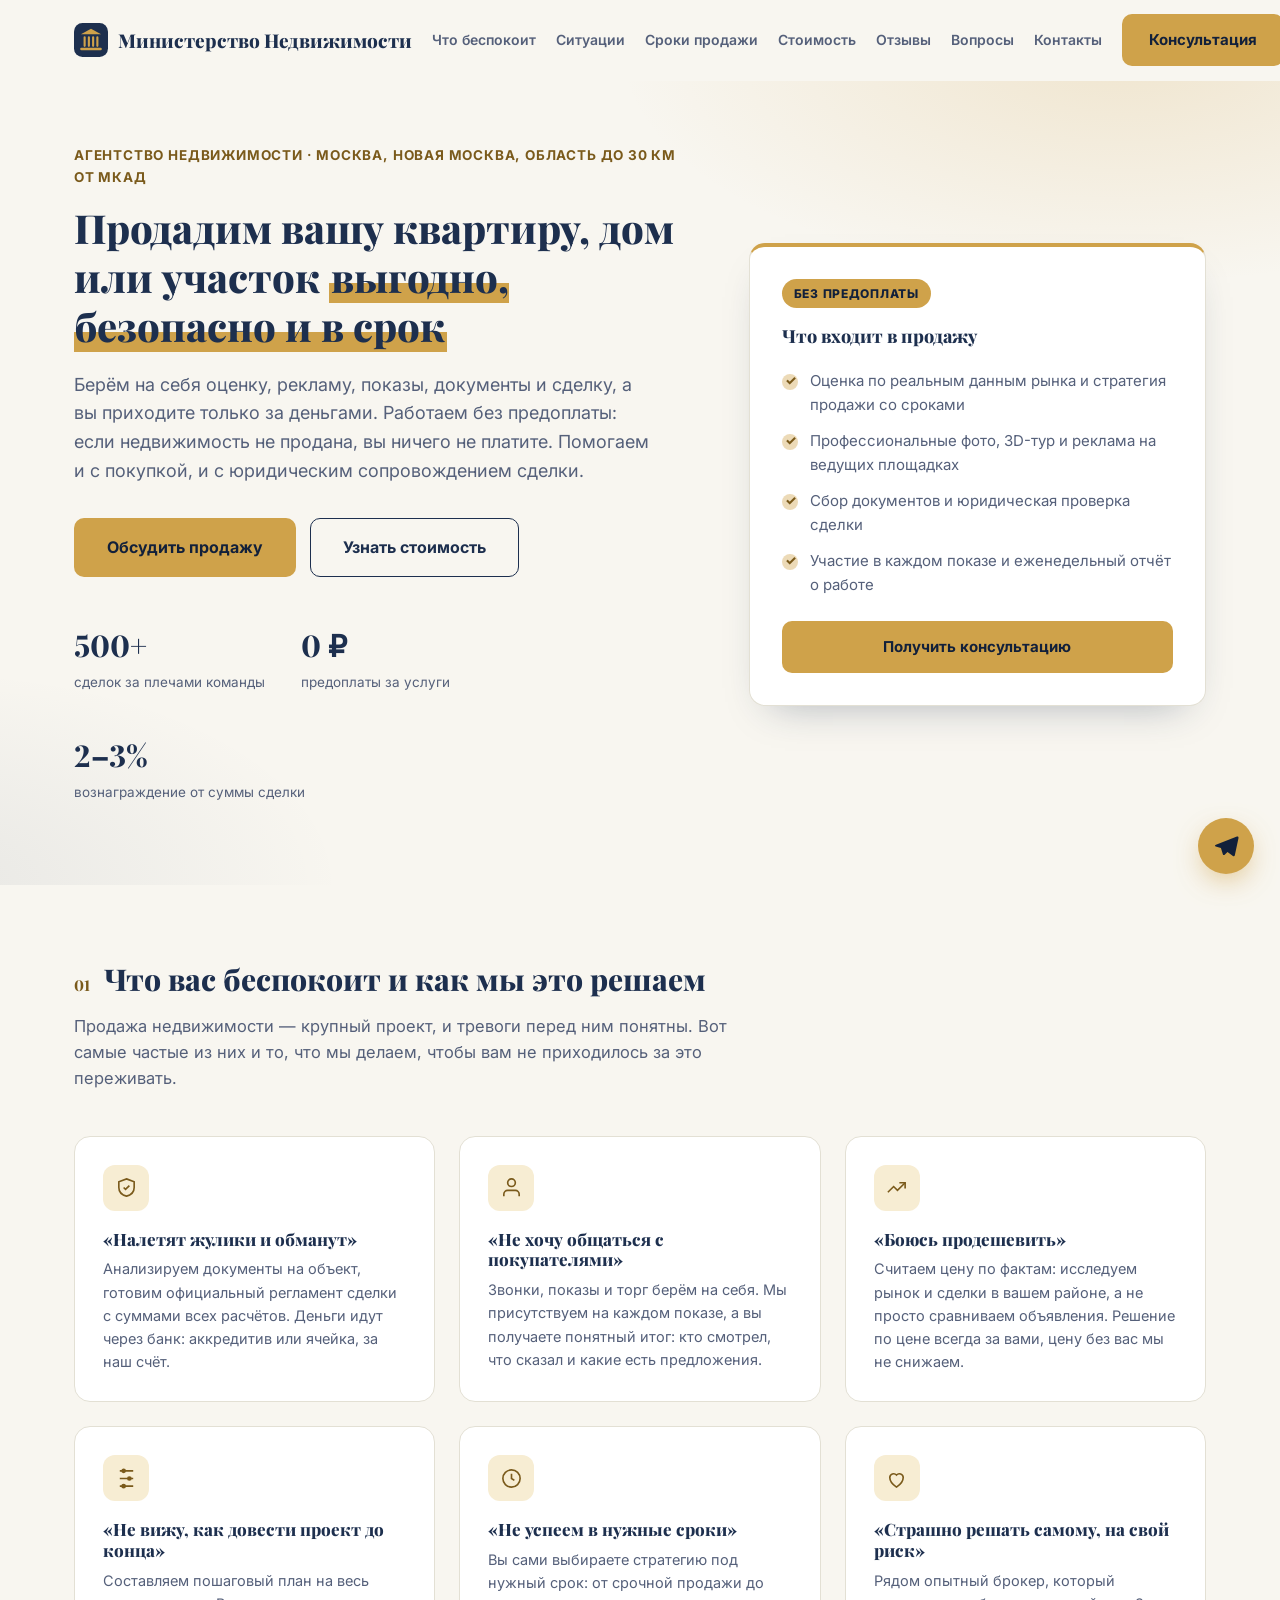
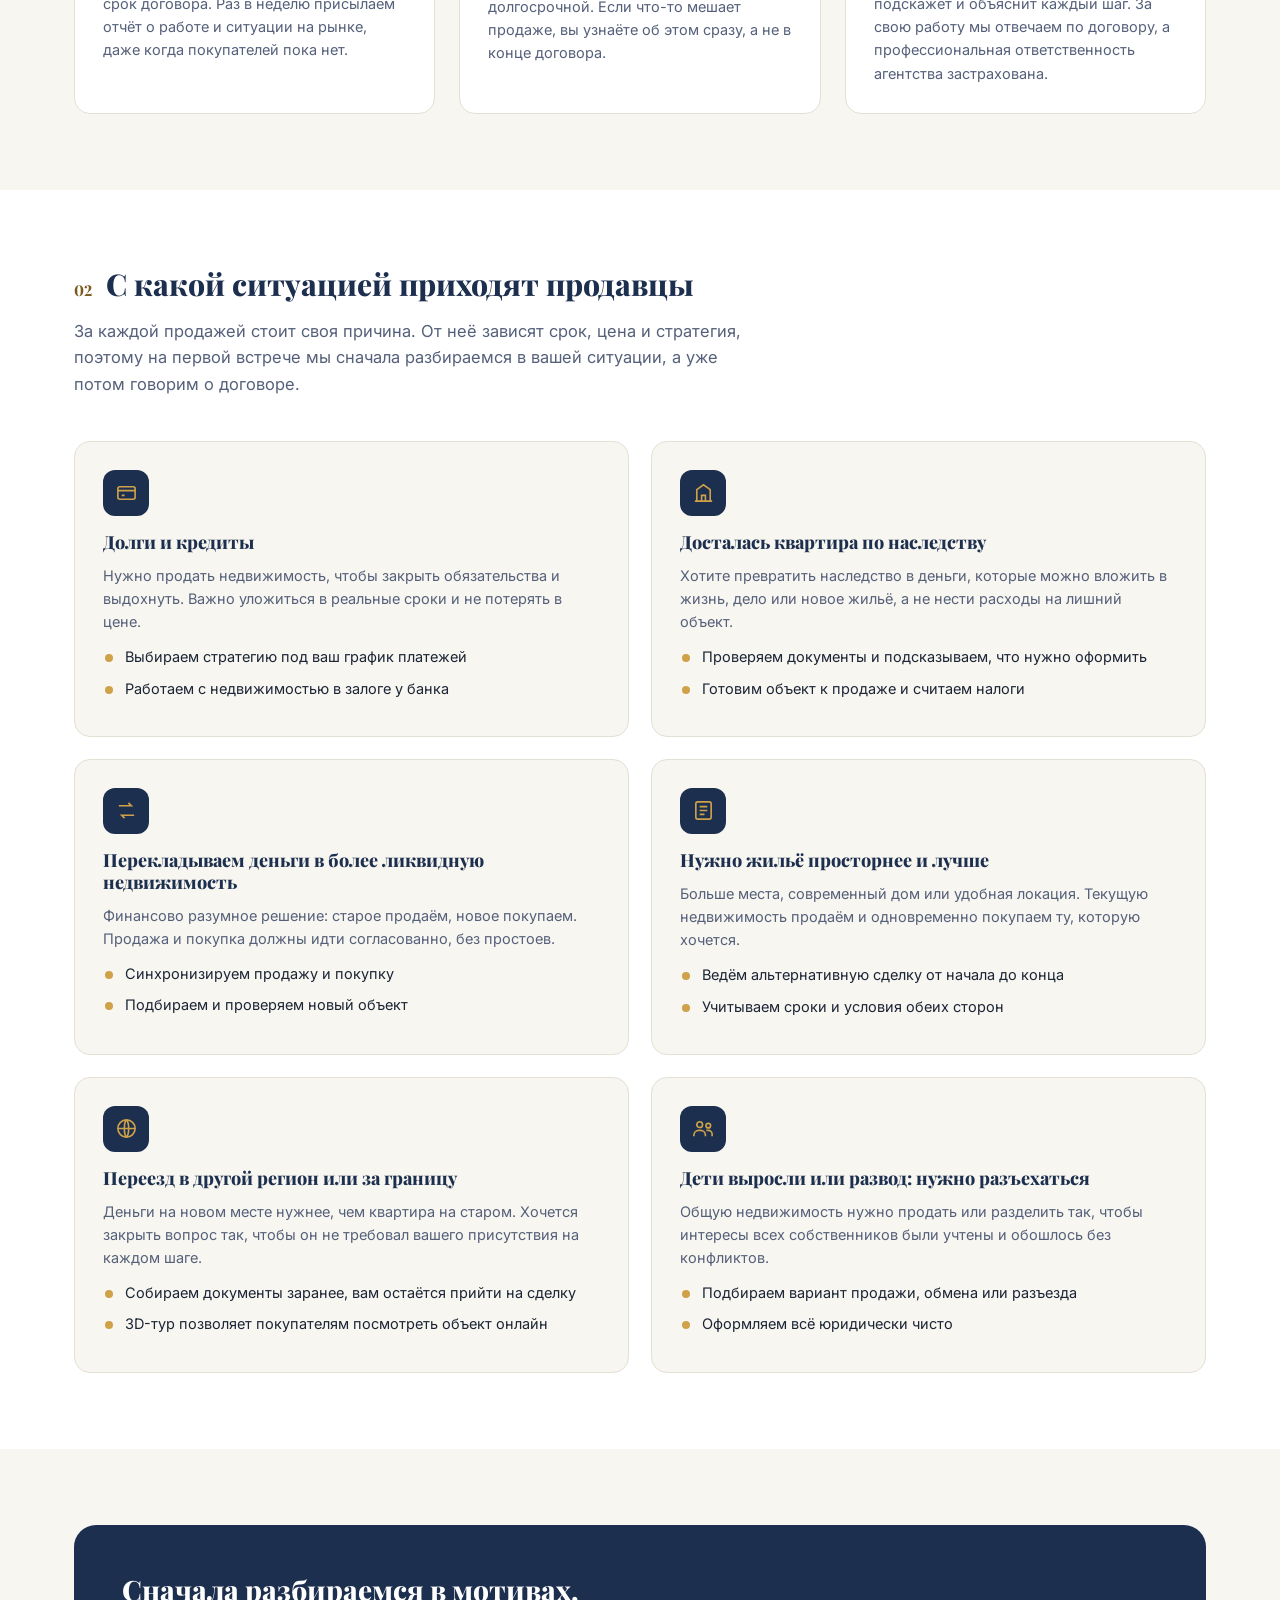
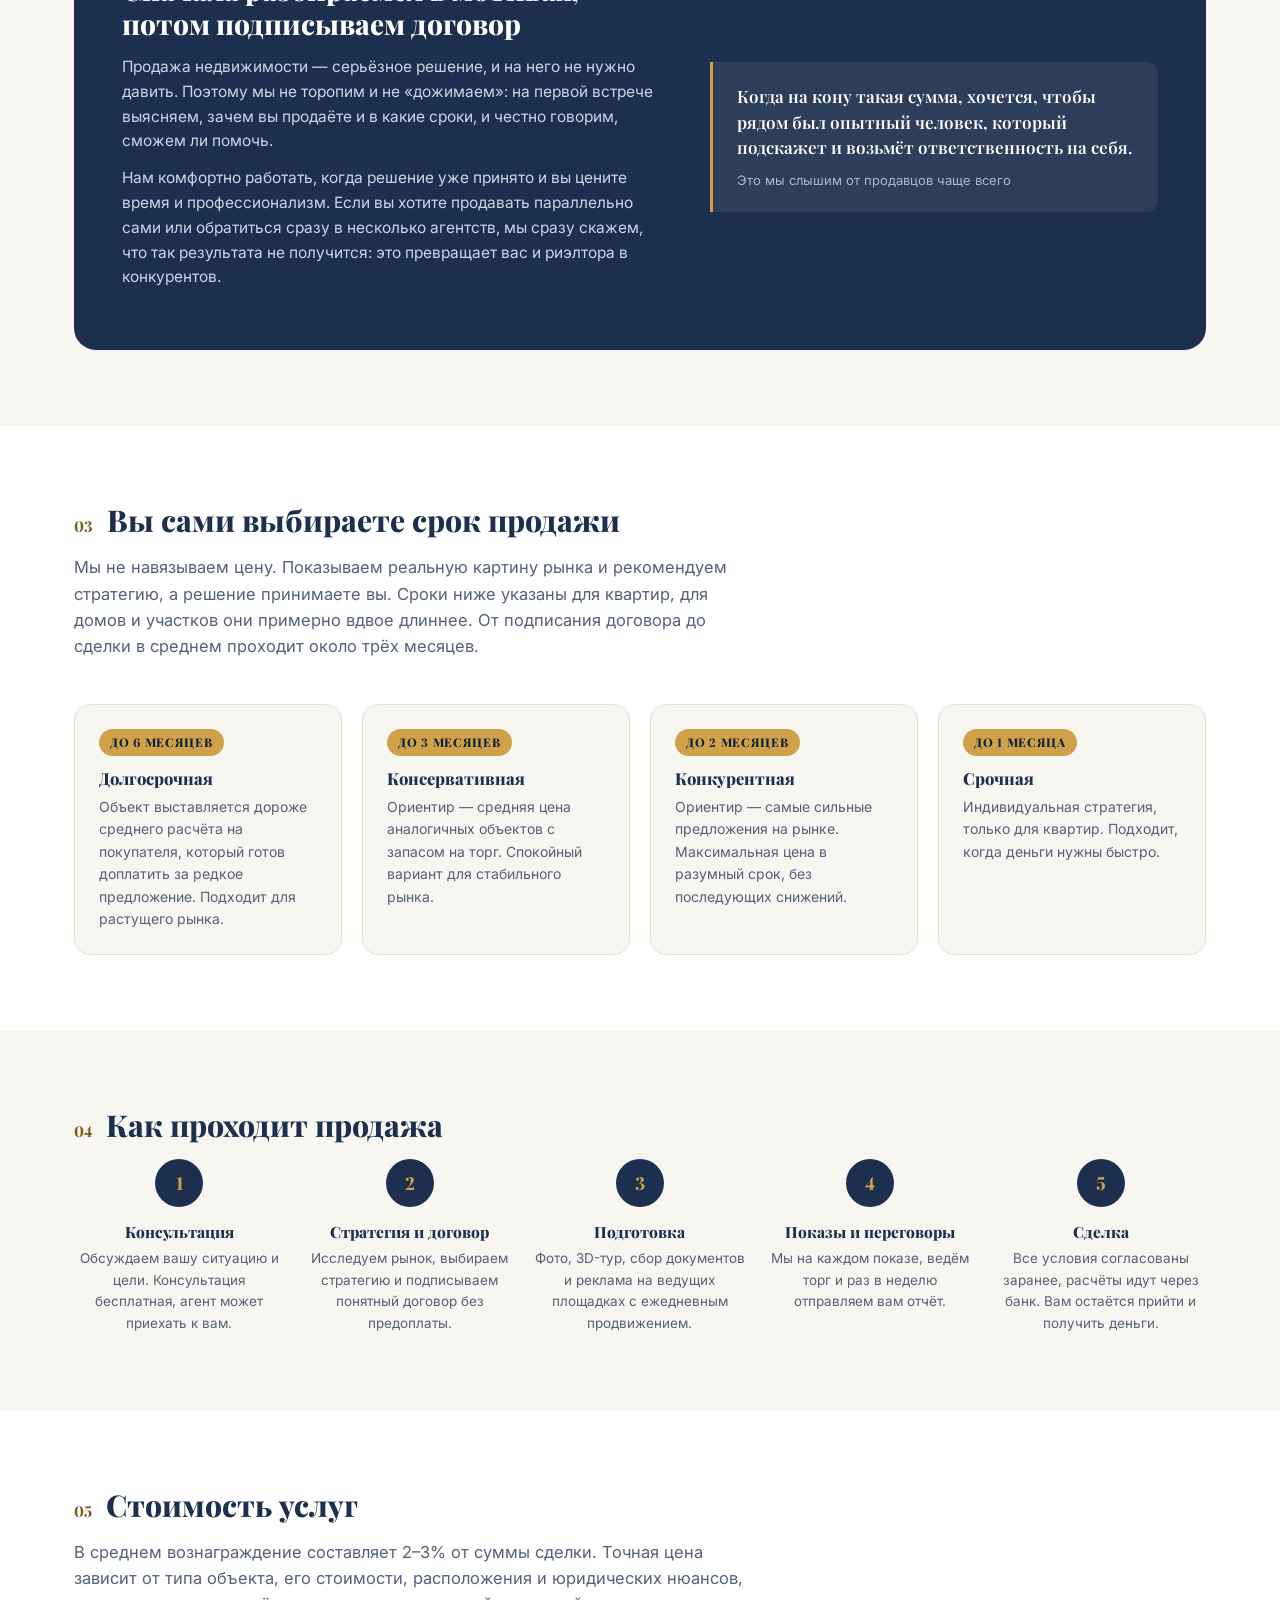
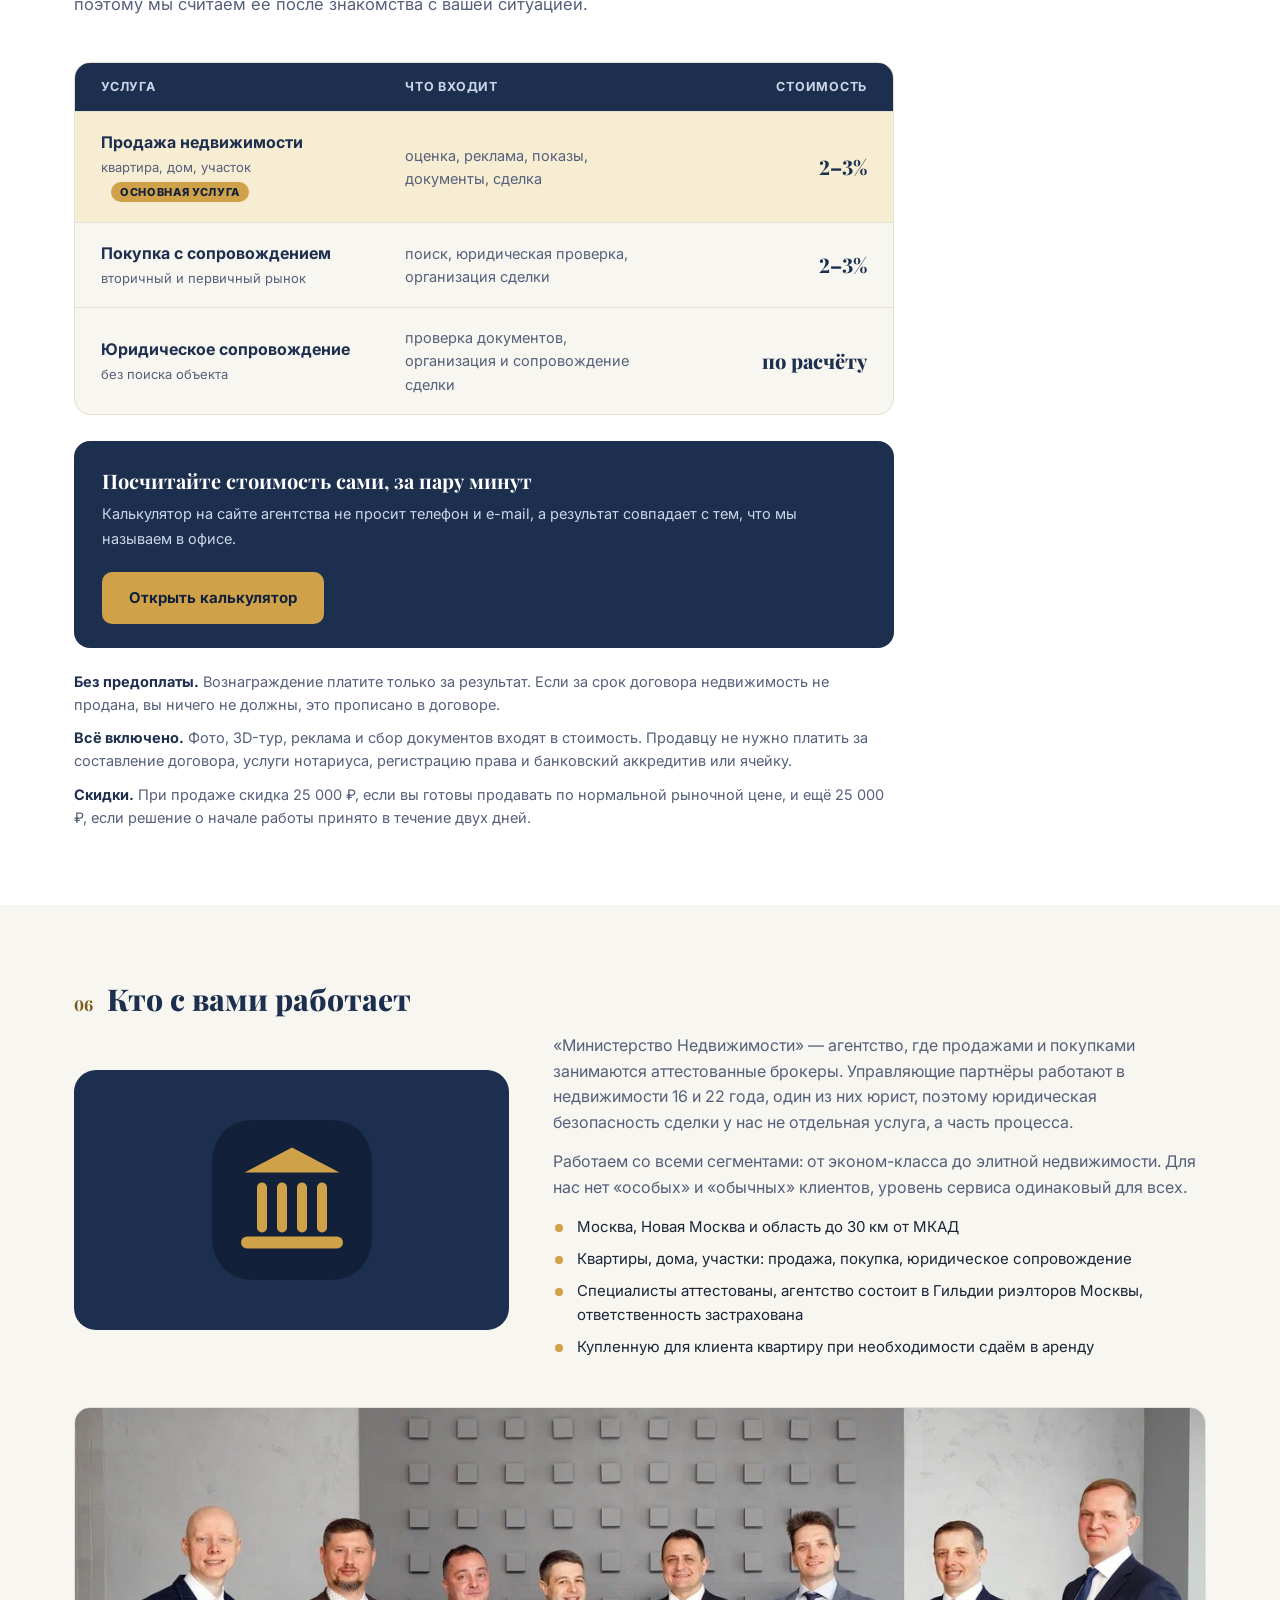
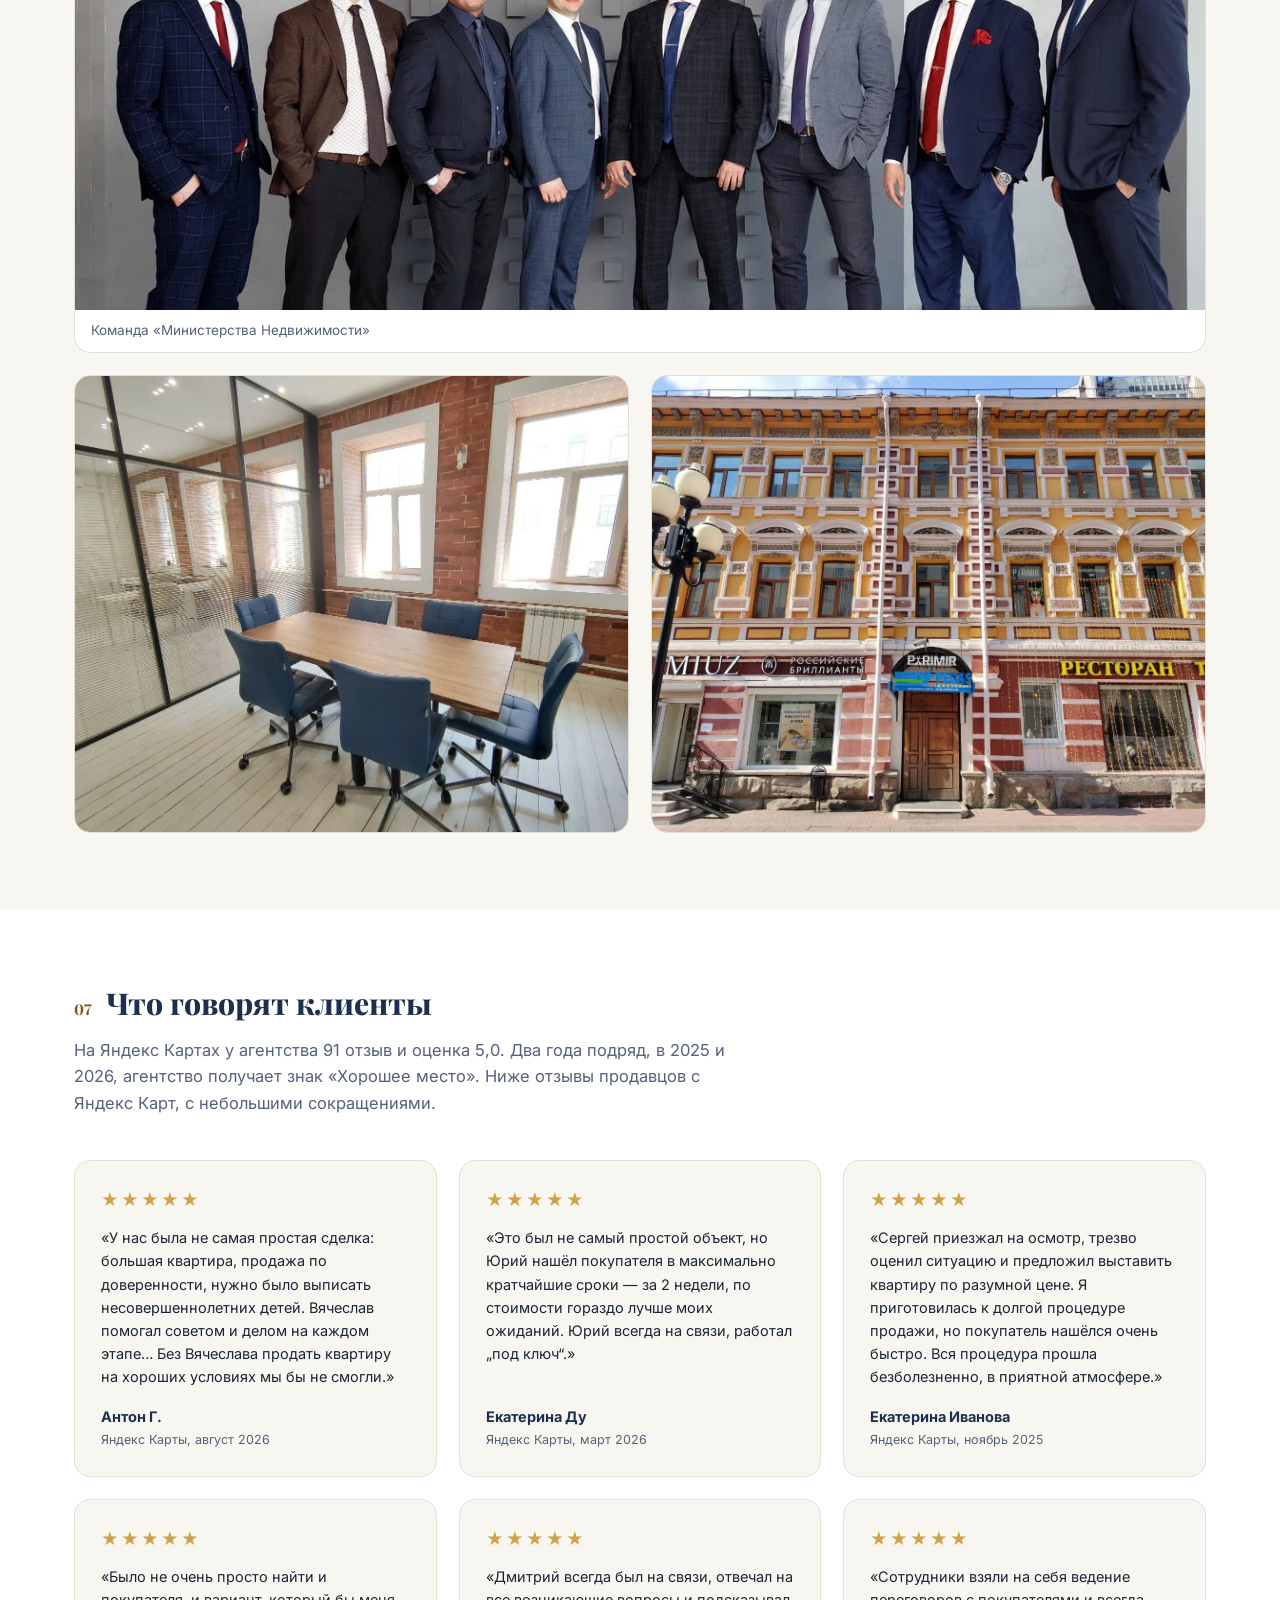
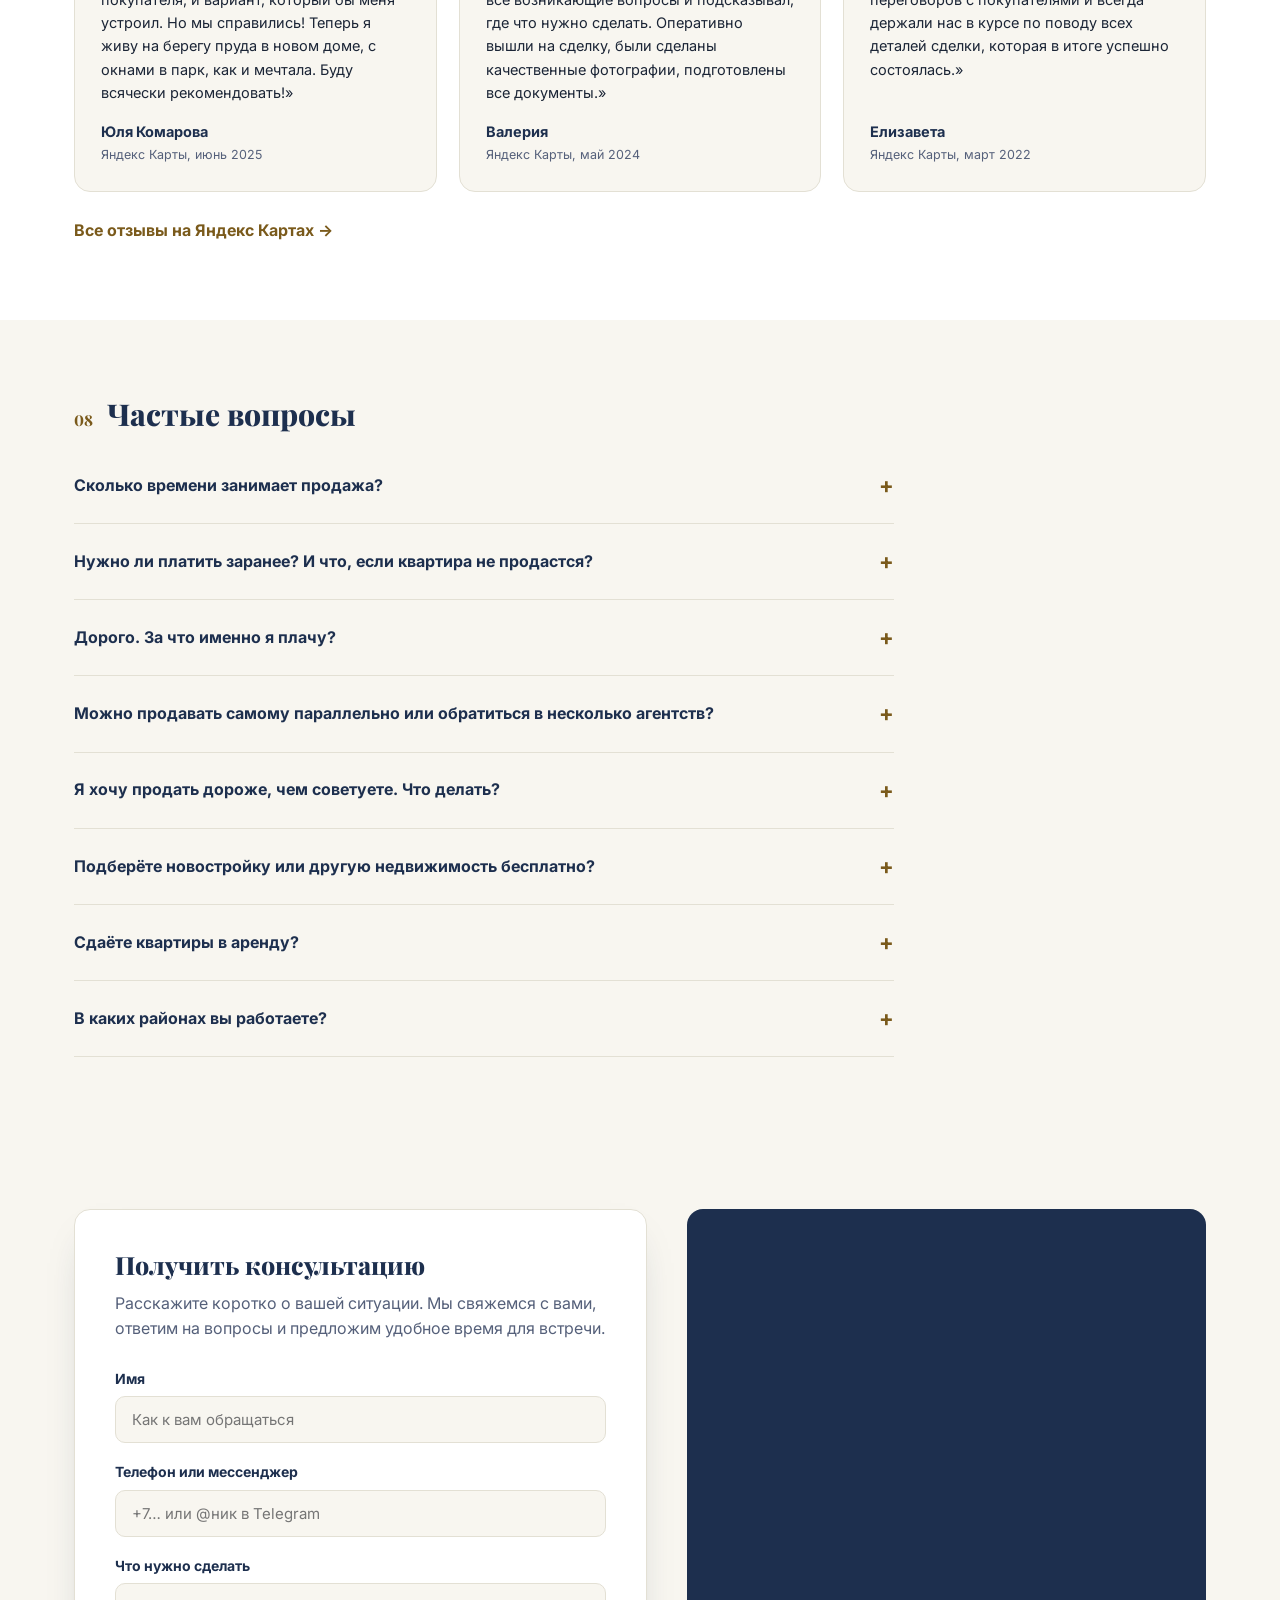
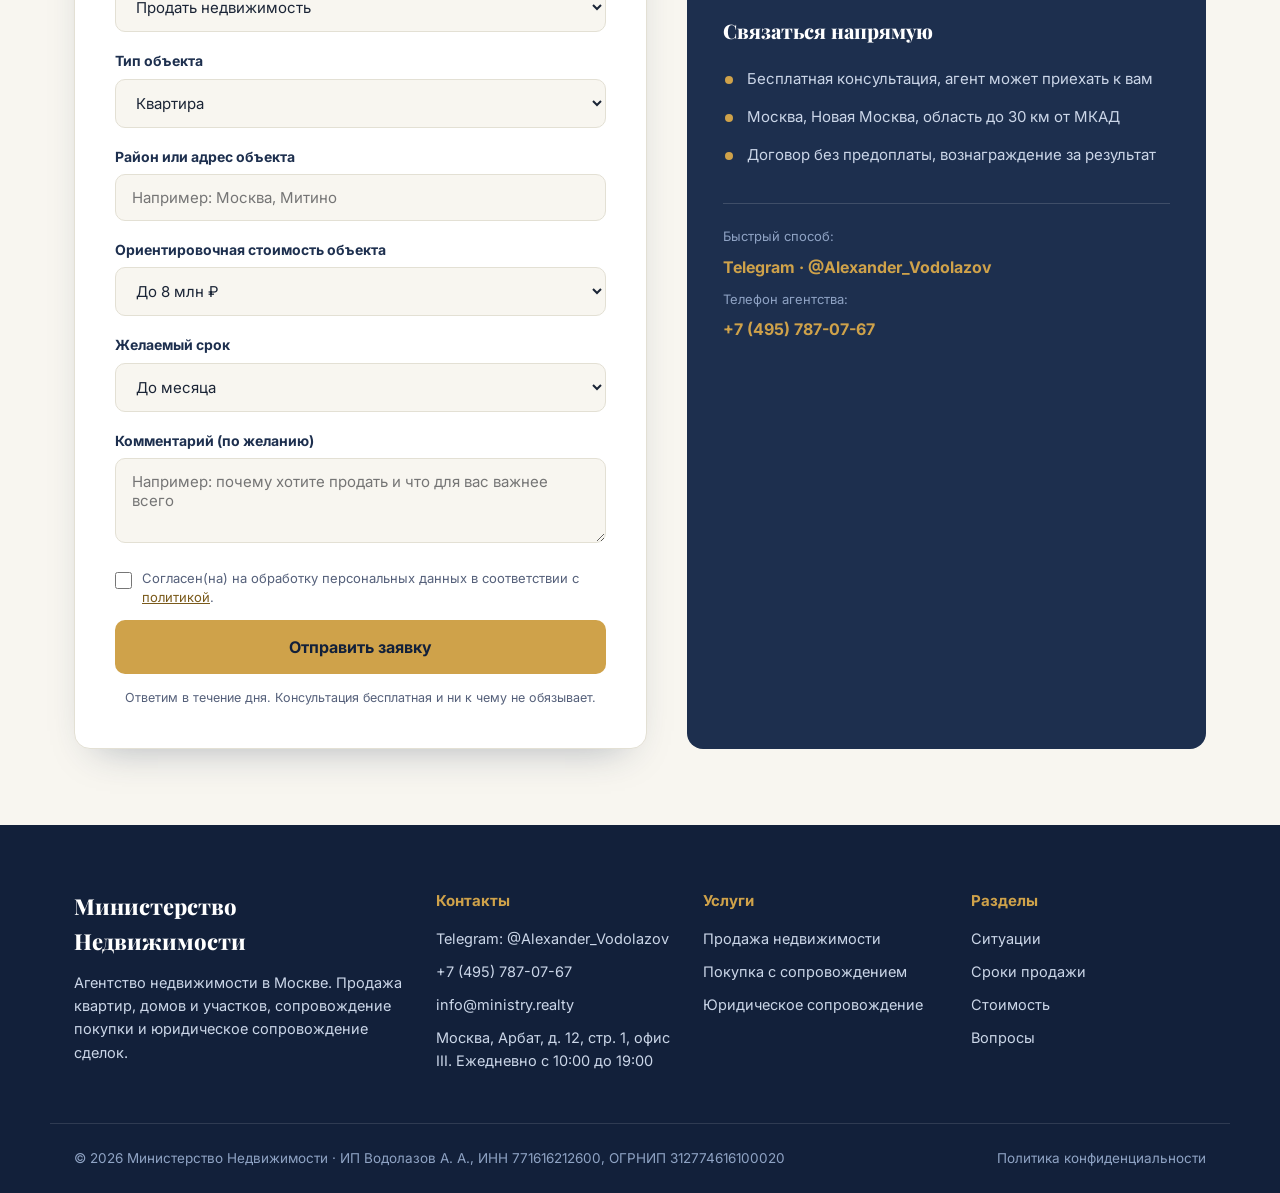
==== commit 95cd8798: "Реквизиты ИП, отзывы Яндекс, фото команды и офиса" ====
--- a/index.html
+++ b/index.html
@@ -25,6 +25,7 @@
       <a href="#situations">Ситуации</a>
       <a href="#strategy">Сроки продажи</a>
       <a href="#prices">Стоимость</a>
+      <a href="#reviews">Отзывы</a>
       <a href="#faq">Вопросы</a>
       <a href="#contacts">Контакты</a>
     <!-- BLOGNAV:START --><!-- BLOGNAV:END --></nav>
@@ -316,6 +317,64 @@
           </ul>
         </div>
       </div>
+      <figure class="photo photo--wide">
+        <img src="img/team.jpg" alt="Команда агентства «Министерство Недвижимости»" loading="lazy">
+        <figcaption>Команда «Министерства Недвижимости»</figcaption>
+      </figure>
+      <div class="photo-row">
+        <figure class="photo">
+          <img src="img/office.jpg" alt="Переговорная в офисе агентства на Арбате" loading="lazy">
+          <figcaption>Офис для встреч с клиентами</figcaption>
+        </figure>
+        <figure class="photo">
+          <img src="img/facade.jpg" alt="Здание на Старом Арбате, где находится офис агентства" loading="lazy">
+          <figcaption>Москва, Арбат, д. 12, стр. 1</figcaption>
+        </figure>
+      </div>
+    </div>
+  </section>
+
+  <!-- ОТЗЫВЫ -->
+  <section class="section reviews" id="reviews">
+    <div class="container">
+      <div class="section-head">
+        <span class="section-head__num">07</span>
+        <span class="section-head__title">Что говорят клиенты</span>
+      </div>
+      <p class="section-lead">На Яндекс Картах у агентства 91 отзыв и оценка 5,0. Два года подряд, в 2025 и 2026, агентство получает знак «Хорошее место». Ниже отзывы продавцов с Яндекс Карт, с небольшими сокращениями.</p>
+      <div class="reviews__grid">
+        <div class="review">
+          <div class="review__stars" aria-label="Оценка 5 из 5">★★★★★</div>
+          <p>«У нас была не самая простая сделка: большая квартира, продажа по доверенности, нужно было выписать несовершеннолетних детей. Вячеслав помогал советом и делом на каждом этапе… Без Вячеслава продать квартиру на хороших условиях мы бы не смогли.»</p>
+          <div class="review__author">Антон Г.<span>Яндекс Карты, август 2026</span></div>
+        </div>
+        <div class="review">
+          <div class="review__stars" aria-label="Оценка 5 из 5">★★★★★</div>
+          <p>«Это был не самый простой объект, но Юрий нашёл покупателя в максимально кратчайшие сроки — за 2 недели, по стоимости гораздо лучше моих ожиданий. Юрий всегда на связи, работал „под ключ“.»</p>
+          <div class="review__author">Екатерина Ду<span>Яндекс Карты, март 2026</span></div>
+        </div>
+        <div class="review">
+          <div class="review__stars" aria-label="Оценка 5 из 5">★★★★★</div>
+          <p>«Сергей приезжал на осмотр, трезво оценил ситуацию и предложил выставить квартиру по разумной цене. Я приготовилась к долгой процедуре продажи, но покупатель нашёлся очень быстро. Вся процедура прошла безболезненно, в приятной атмосфере.»</p>
+          <div class="review__author">Екатерина Иванова<span>Яндекс Карты, ноябрь 2025</span></div>
+        </div>
+        <div class="review">
+          <div class="review__stars" aria-label="Оценка 5 из 5">★★★★★</div>
+          <p>«Было не очень просто найти и покупателя, и вариант, который бы меня устроил. Но мы справились! Теперь я живу на берегу пруда в новом доме, с окнами в парк, как и мечтала. Буду всячески рекомендовать!»</p>
+          <div class="review__author">Юля Комарова<span>Яндекс Карты, июнь 2025</span></div>
+        </div>
+        <div class="review">
+          <div class="review__stars" aria-label="Оценка 5 из 5">★★★★★</div>
+          <p>«Дмитрий всегда был на связи, отвечал на все возникающие вопросы и подсказывал, где что нужно сделать. Оперативно вышли на сделку, были сделаны качественные фотографии, подготовлены все документы.»</p>
+          <div class="review__author">Валерия<span>Яндекс Карты, май 2024</span></div>
+        </div>
+        <div class="review">
+          <div class="review__stars" aria-label="Оценка 5 из 5">★★★★★</div>
+          <p>«Сотрудники взяли на себя ведение переговоров с покупателями и всегда держали нас в курсе по поводу всех деталей сделки, которая в итоге успешно состоялась.»</p>
+          <div class="review__author">Елизавета<span>Яндекс Карты, март 2022</span></div>
+        </div>
+      </div>
+      <p class="reviews__more"><a href="https://yandex.com/maps/org/ministerstvo_nedvizhimosti/172230418154/reviews/" target="_blank" rel="noopener">Все отзывы на Яндекс Картах →</a></p>
     </div>
   </section>
 
@@ -323,7 +382,7 @@
   <section class="section faq" id="faq">
     <div class="container">
       <div class="section-head">
-        <span class="section-head__num">07</span>
+        <span class="section-head__num">08</span>
         <span class="section-head__title">Частые вопросы</span>
       </div>
       <div class="faq__list">
@@ -479,7 +538,7 @@
     </div>
   </div>
   <div class="container footer__bottom">
-    <span>© <span id="year"></span> Министерство Недвижимости</span>
+    <span>© <span id="year"></span> Министерство Недвижимости · ИП Водолазов А. А., ИНН 771616212600, ОГРНИП 312774616100020</span>
     <a href="privacy.html">Политика конфиденциальности</a>
   </div>
 </footer>
--- a/styles.css
+++ b/styles.css
@@ -150,6 +150,26 @@
 .about__list li{position:relative;padding-left:24px;margin-bottom:8px;font-size:15px}
 .about__list li::before{content:"";position:absolute;left:2px;top:9px;width:8px;height:8px;border-radius:50%;background:var(--gold)}
 
+/* PHOTOS */
+.photo{margin:0;border-radius:var(--radius);overflow:hidden;border:1px solid var(--line);background:var(--paper)}
+.photo img{width:100%;height:100%;object-fit:cover;display:block}
+.photo figcaption{padding:10px 16px;font-size:13.5px;color:var(--ink-soft)}
+.photo--wide{margin-top:40px}
+.photo-row{display:grid;grid-template-columns:repeat(2,1fr);gap:22px;margin-top:22px}
+.photo-row .photo img{aspect-ratio:4/3}
+
+/* REVIEWS */
+.reviews{background:var(--paper)}
+.reviews__grid{display:grid;grid-template-columns:repeat(3,1fr);gap:22px}
+.review{border:1px solid var(--line);border-radius:var(--radius);padding:26px;background:var(--cream);display:flex;flex-direction:column}
+.review__stars{color:var(--gold);letter-spacing:2px;font-size:17px;margin-bottom:12px}
+.review p{color:var(--ink);font-size:14.5px;flex:1;margin-bottom:16px}
+.review__author{font-weight:700;color:var(--navy);font-size:14.5px}
+.review__author span{display:block;font-weight:400;font-size:12.5px;color:var(--ink-soft);margin-top:2px}
+.reviews__more{margin-top:26px}
+.reviews__more a{font-weight:700;color:var(--gold-dark)}
+.reviews__more a:hover{color:var(--navy)}
+
 /* FAQ */
 .faq__list{max-width:820px}
 .faq__item{border-bottom:1px solid var(--line);padding:20px 0}
@@ -229,6 +249,8 @@
   .why__box{grid-template-columns:1fr;padding:32px 26px}
   .steps__grid{grid-template-columns:repeat(2,1fr)}
   .about__grid{grid-template-columns:1fr}
+  .reviews__grid{grid-template-columns:1fr}
+  .photo-row{grid-template-columns:1fr}
   .form-section__grid{grid-template-columns:1fr}
   .coverage{min-height:auto}
   .footer__grid{grid-template-columns:1fr 1fr}
--- a/blog/blog.css
+++ b/blog/blog.css
@@ -0,0 +1,94 @@
+/* Стили блога. Цвета берутся из палитры сайта: install.mjs прописывает --b-* в blog.config.json (theme). */
+:root { --b-bg: #fff; --b-surface: #fff; --b-ink: #18181b; --b-text: #2b2b30; --b-soft: #6b6b73; --b-line: #e5e5e5; --b-accent: #2563eb; --b-accent-soft: #eef3ff; --b-radius: 16px; }
+.blog { padding: 112px 0 72px; background: var(--b-bg); color: var(--b-text); }
+.blog > section, .blog > article { width: 100%; max-width: 1160px; margin: 0 auto; padding: 0 20px; }
+.b-crumbs { display: flex; gap: 8px; flex-wrap: wrap; font-size: 14px; color: var(--b-soft); margin-bottom: 22px; }
+.b-crumbs a { color: var(--b-soft); text-decoration: none; }
+.b-crumbs a:hover { color: var(--b-accent); }
+.b-meta { display: flex; flex-wrap: wrap; align-items: center; gap: 6px 14px; font-size: 14px; color: var(--b-soft); }
+.b-chip { display: inline-block; padding: 3px 12px; border-radius: 999px; background: var(--b-accent-soft); color: var(--b-accent); font-weight: 600; font-size: 13px; }
+.b-head h1 { font-family: var(--ff-head, inherit); color: var(--b-ink); font-size: clamp(28px, 4.4vw, 46px); line-height: 1.15; margin: 14px 0 16px; letter-spacing: -0.01em; }
+.b-lead { font-size: 19px; line-height: 1.55; color: var(--b-soft); max-width: 720px; }
+.b-author { margin-top: 14px; font-size: 14px; color: var(--b-soft); }
+
+/* Статья */
+.b-article { max-width: 780px !important; }
+.b-cover { margin: 28px 0 8px; border-radius: var(--b-radius); overflow: hidden; }
+.b-cover img { display: block; width: 100%; height: auto; }
+.b-toc { margin: 28px 0; padding: 20px 24px; border: 1px solid var(--b-line); border-radius: var(--b-radius); background: var(--b-surface); }
+.b-toc ol { list-style: none; margin: 10px 0 0; padding: 0; }
+.b-toc li + li { margin-top: 6px; }
+.b-toc a { color: var(--b-text); text-decoration: none; }
+.b-toc a:hover { color: var(--b-accent); }
+.b-content { font-size: 18px; line-height: 1.75; margin-top: 28px; }
+.b-content h2 { font-family: var(--ff-head, inherit); color: var(--b-ink); font-size: clamp(24px, 3vw, 31px); line-height: 1.25; margin: 2em 0 .6em; scroll-margin-top: 100px; }
+.b-content h3 { font-family: var(--ff-head, inherit); color: var(--b-ink); font-size: 22px; margin: 1.6em 0 .5em; scroll-margin-top: 100px; }
+.b-content p { margin: 0 0 1.1em; }
+.b-content ul, .b-content ol { margin: 0 0 1.2em; padding-left: 1.4em; }
+.b-content ul { list-style: disc; }
+.b-content ol { list-style: decimal; }
+.b-content li + li { margin-top: 8px; }
+.b-content li::marker { color: var(--b-accent); }
+.b-content a { color: var(--b-accent); text-decoration: underline; text-underline-offset: 3px; }
+.b-content img { max-width: 100%; height: auto; border-radius: 12px; margin: 8px 0; }
+.b-content hr { border: 0; border-top: 1px solid var(--b-line); margin: 2em 0; }
+.b-content blockquote { margin: 1.4em 0; padding: 16px 22px; border-left: 4px solid var(--b-accent); background: var(--b-accent-soft); border-radius: 0 12px 12px 0; }
+.b-content blockquote p:last-child { margin-bottom: 0; }
+.b-content code { background: var(--b-accent-soft); padding: 2px 6px; border-radius: 6px; font-size: .92em; }
+.b-content pre { overflow-x: auto; padding: 16px; border-radius: 12px; background: var(--b-accent-soft); margin: 0 0 1.2em; }
+.b-table { overflow-x: auto; margin: 1.4em 0; border: 1px solid var(--b-line); border-radius: 12px; }
+.b-table table { width: 100%; border-collapse: collapse; font-size: 16px; line-height: 1.5; }
+.b-table th, .b-table td { padding: 12px 16px; text-align: left; border-bottom: 1px solid var(--b-line); vertical-align: top; }
+.b-table th { background: var(--b-accent-soft); color: var(--b-ink); font-weight: 600; white-space: nowrap; }
+.b-table tr:last-child td { border-bottom: 0; }
+
+.b-faq { margin-top: 44px; }
+.b-faq h2 { font-family: var(--ff-head, inherit); color: var(--b-ink); font-size: 28px; margin-bottom: 16px; }
+.b-faq details { border: 1px solid var(--b-line); border-radius: 12px; background: var(--b-surface); margin-bottom: 10px; padding: 0 20px; }
+.b-faq summary { cursor: pointer; padding: 16px 0; font-weight: 600; color: var(--b-ink); list-style: none; display: flex; justify-content: space-between; gap: 16px; }
+.b-faq summary::-webkit-details-marker { display: none; }
+.b-faq summary::after { content: '+'; color: var(--b-accent); font-size: 22px; line-height: 1; }
+.b-faq details[open] summary::after { content: '−'; }
+.b-faq details p { padding: 0 0 18px; color: var(--b-text); line-height: 1.65; }
+.b-disclaimer { margin-top: 32px; font-size: 14px; line-height: 1.55; color: var(--b-soft); padding-top: 16px; border-top: 1px solid var(--b-line); }
+.b-cta { margin-top: 40px; padding: 32px; border-radius: var(--b-radius); background: var(--b-accent-soft); border: 1px solid var(--b-line); text-align: left; }
+.b-cta h2 { font-family: var(--ff-head, inherit); color: var(--b-ink); font-size: 26px; margin-bottom: 8px; }
+.b-cta p { margin-bottom: 18px; color: var(--b-text); max-width: 560px; }
+.b-cta__btn { display: inline-flex; }
+.b-preview { margin: 0 0 22px; padding: 12px 16px; border-radius: 12px; background: #fff4d6; color: #6b4e00; font-size: 14px; border: 1px solid #f0d98a; }
+
+/* Карточки */
+.b-grid { display: grid; grid-template-columns: repeat(3, 1fr); gap: 24px; margin-top: 32px; }
+.b-card { display: flex; flex-direction: column; background: var(--b-surface); border: 1px solid var(--b-line); border-radius: var(--b-radius); overflow: hidden; transition: transform .2s, box-shadow .2s; }
+.b-card:hover { transform: translateY(-3px); box-shadow: 0 16px 36px rgba(20, 20, 30, .09); }
+.b-card__img { display: block; aspect-ratio: 16 / 10; overflow: hidden; background: var(--b-accent-soft); }
+.b-card__img img { width: 100%; height: 100%; object-fit: cover; display: block; }
+.b-card__body { display: flex; flex-direction: column; gap: 10px; padding: 22px; flex: 1; }
+.b-card h3 { font-family: var(--ff-head, inherit); font-size: 20px; line-height: 1.3; margin: 0; }
+.b-card h3 a { color: var(--b-ink); text-decoration: none; }
+.b-card h3 a:hover { color: var(--b-accent); }
+.b-card p { color: var(--b-soft); font-size: 15px; line-height: 1.55; margin: 0; }
+.b-more { margin-top: auto; padding-top: 6px; color: var(--b-accent); font-weight: 600; text-decoration: none; }
+.b-more::after { content: ' →'; }
+.b-related { margin-top: 72px !important; }
+.b-related h2, .b-home h2 { font-family: var(--ff-head, inherit); color: var(--b-ink); font-size: clamp(26px, 3.4vw, 36px); }
+.b-empty { margin-top: 32px; color: var(--b-soft); }
+
+/* Блок на главной */
+.b-home { padding: 88px 0; background: var(--b-bg); }
+.b-home .container { max-width: 1160px; margin: 0 auto; padding: 0 20px; }
+.b-home__head { display: flex; justify-content: space-between; align-items: flex-end; gap: 16px; flex-wrap: wrap; }
+.b-home .b-more { margin-top: 0; }
+
+@media (max-width: 960px) { .b-grid { grid-template-columns: repeat(2, 1fr); } }
+@media (max-width: 640px) {
+  .blog { padding: 92px 0 48px; }
+  .b-grid { grid-template-columns: 1fr; gap: 18px; }
+  .b-content { font-size: 17px; }
+  .b-lead { font-size: 17px; }
+  .b-cta { padding: 24px 20px; }
+  .b-home { padding: 56px 0; }
+}
+
+/* тема сайта */
+:root{--b-ink:var(--ink);--b-soft:var(--navy-soft);--b-line:var(--line)}
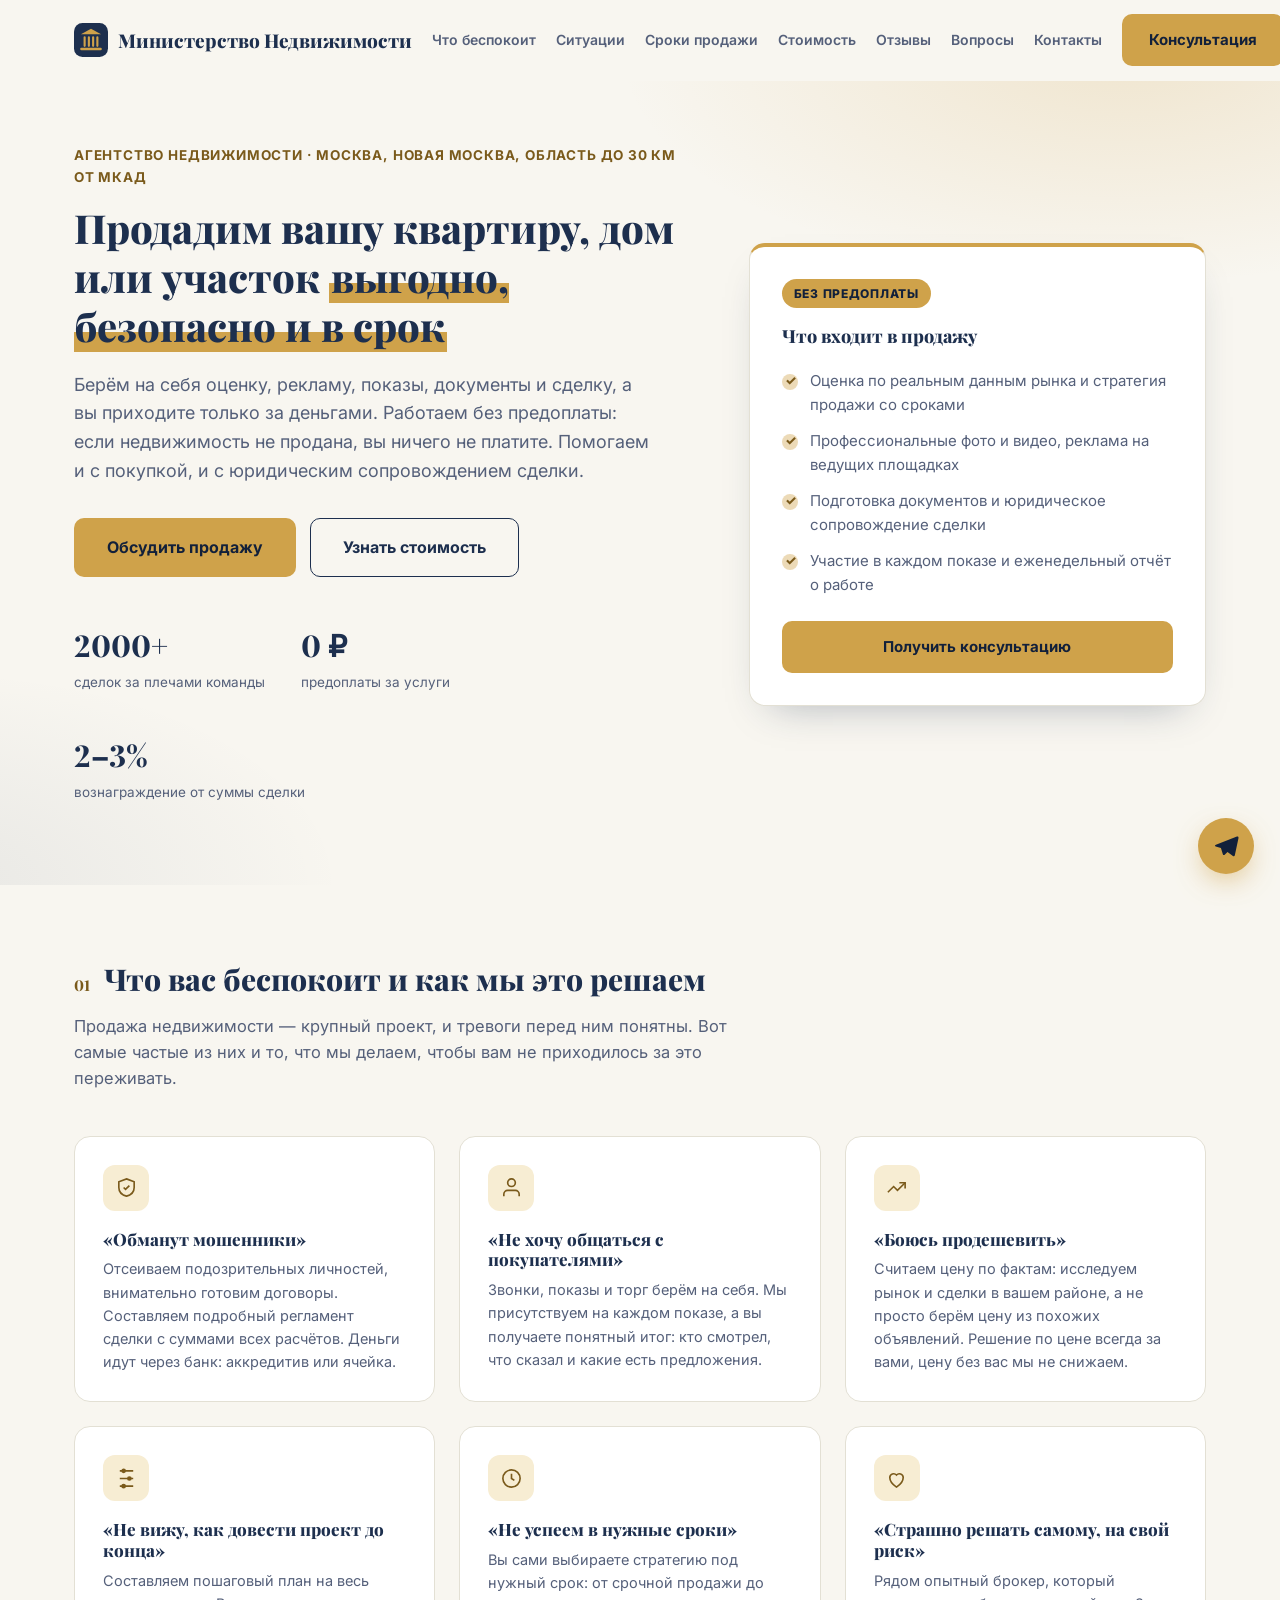
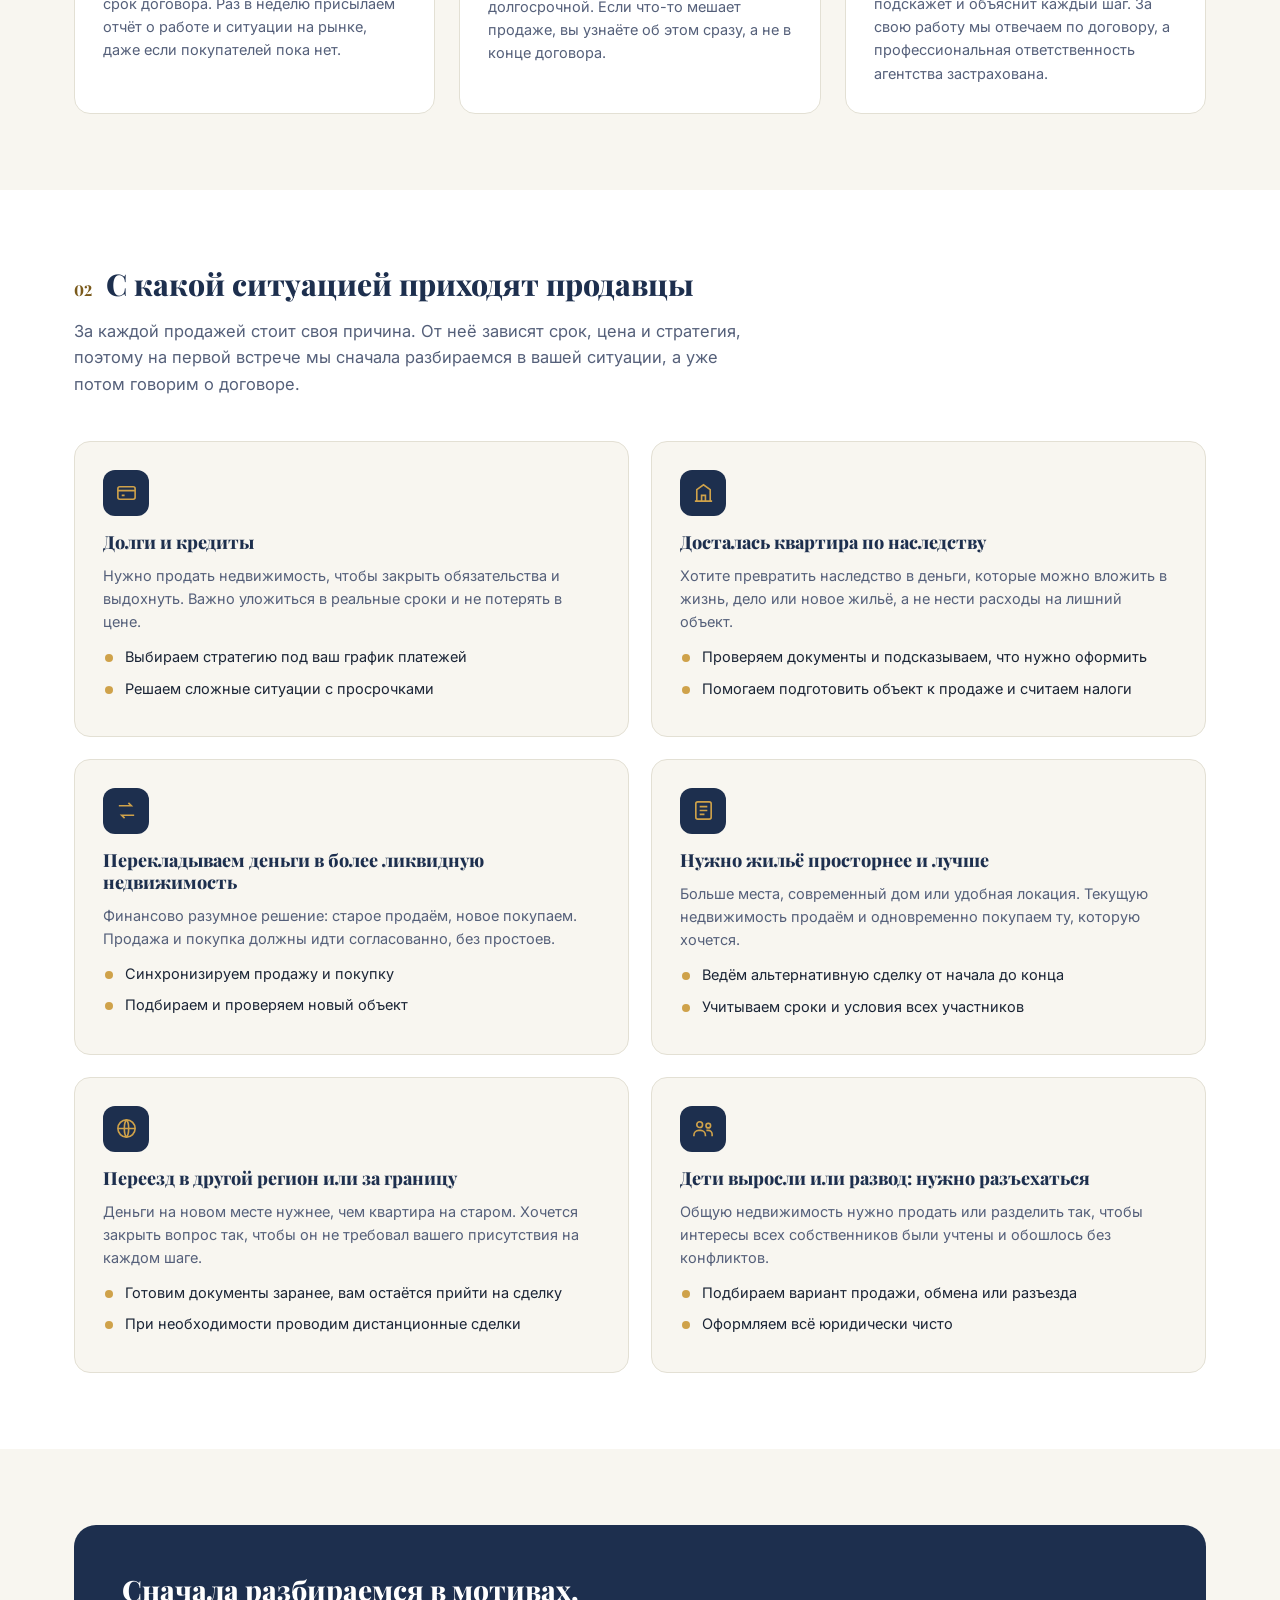
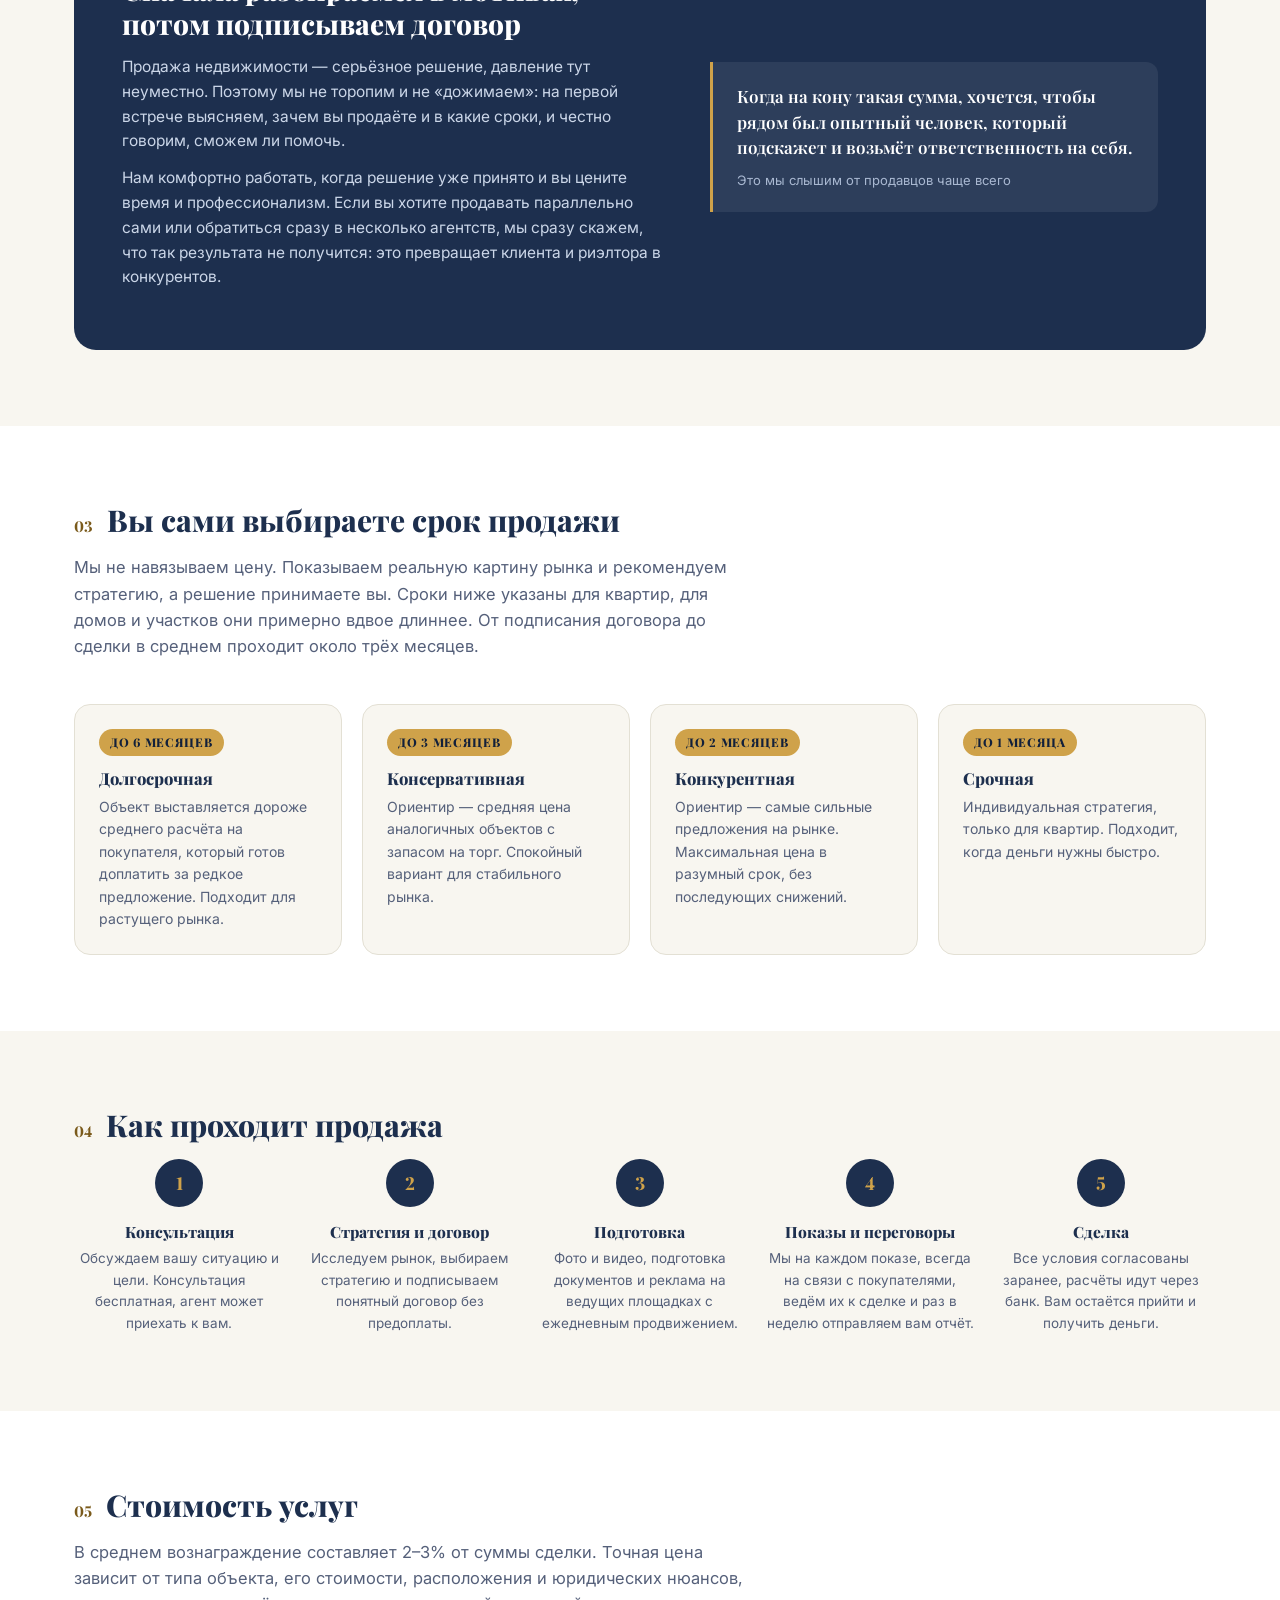
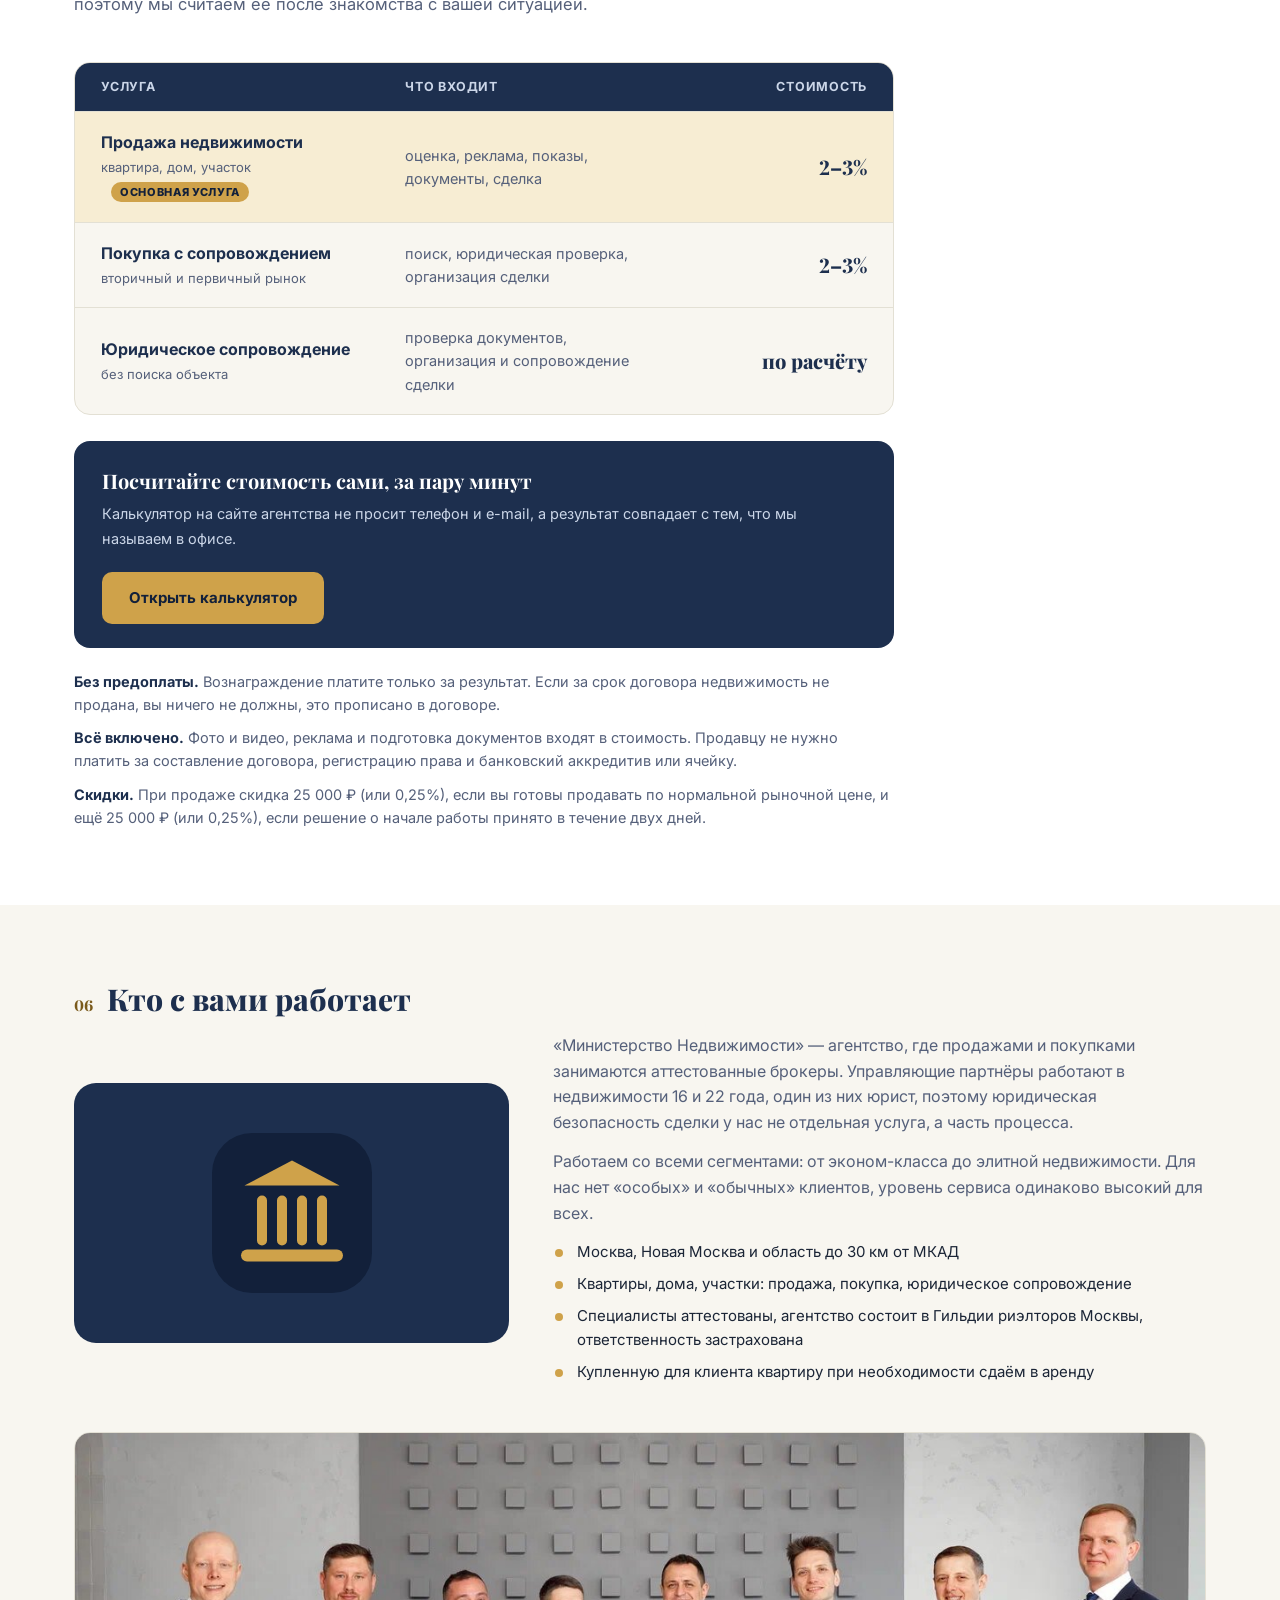
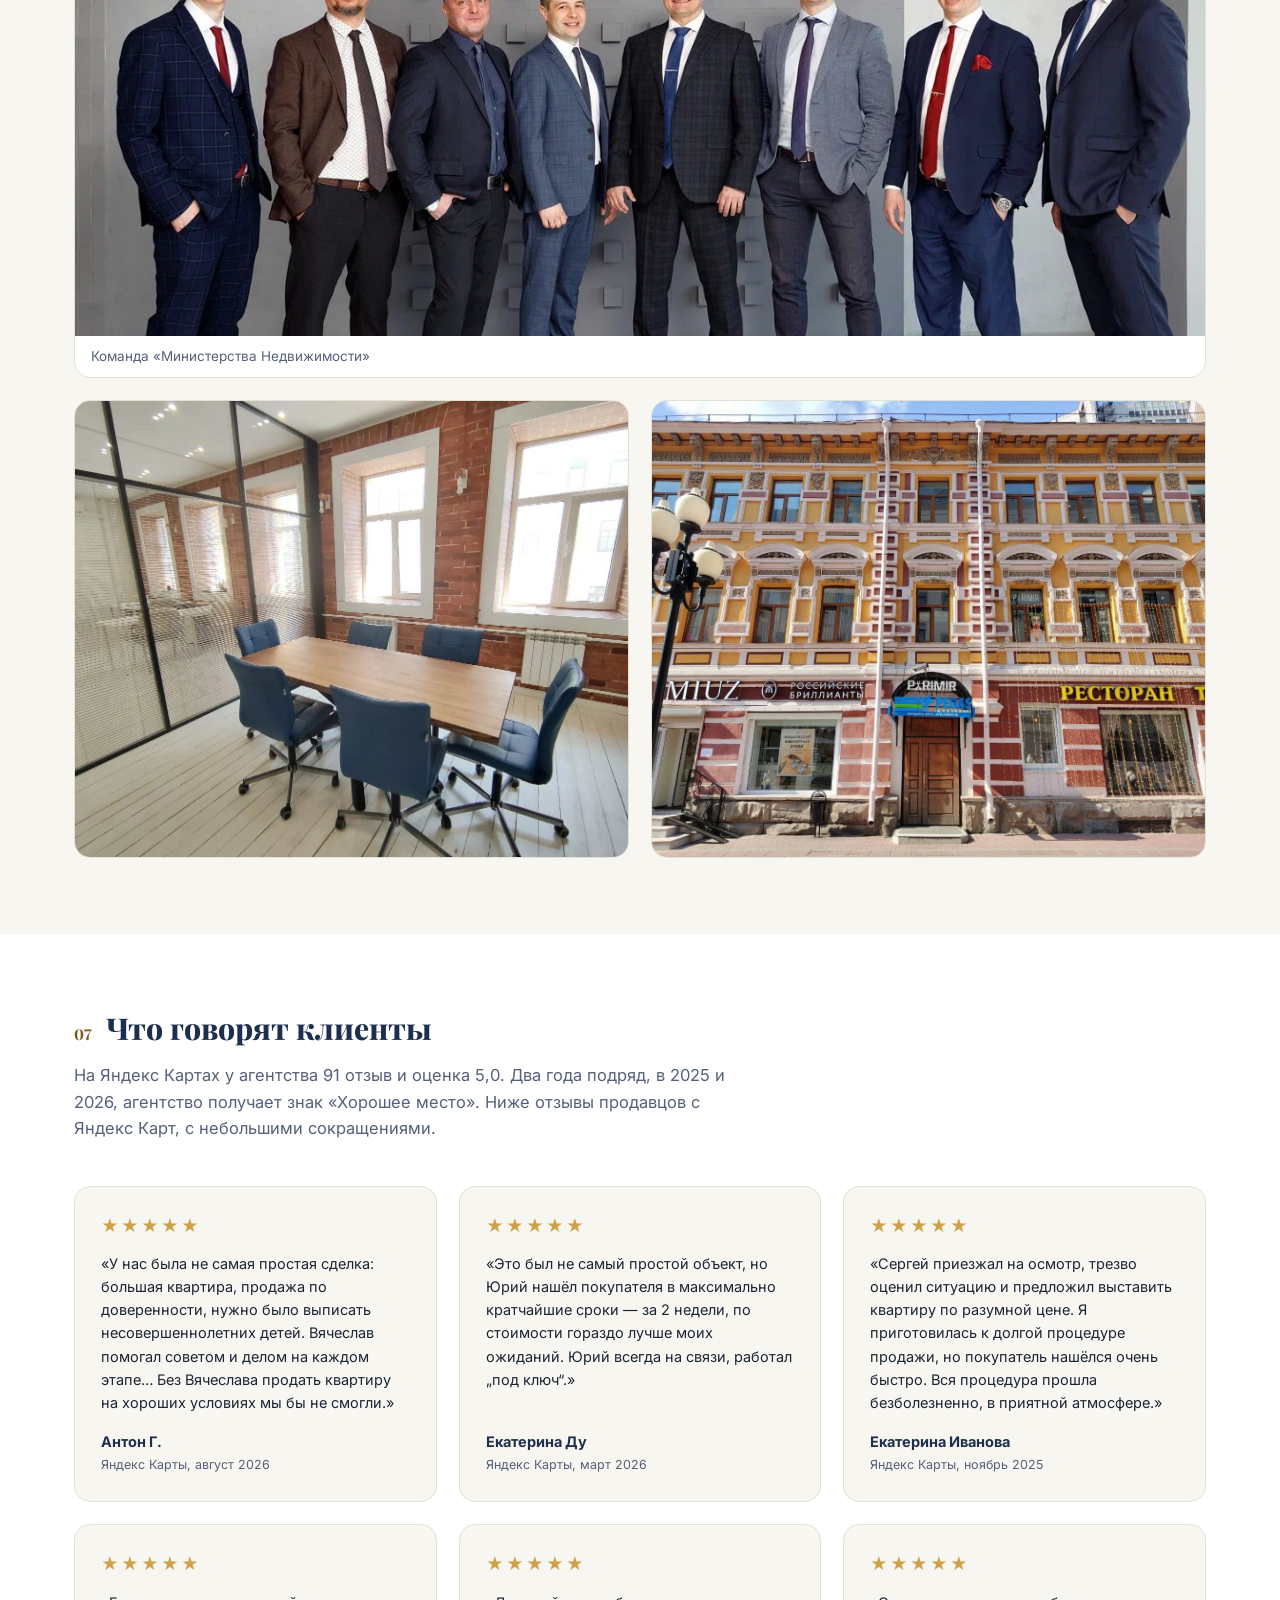
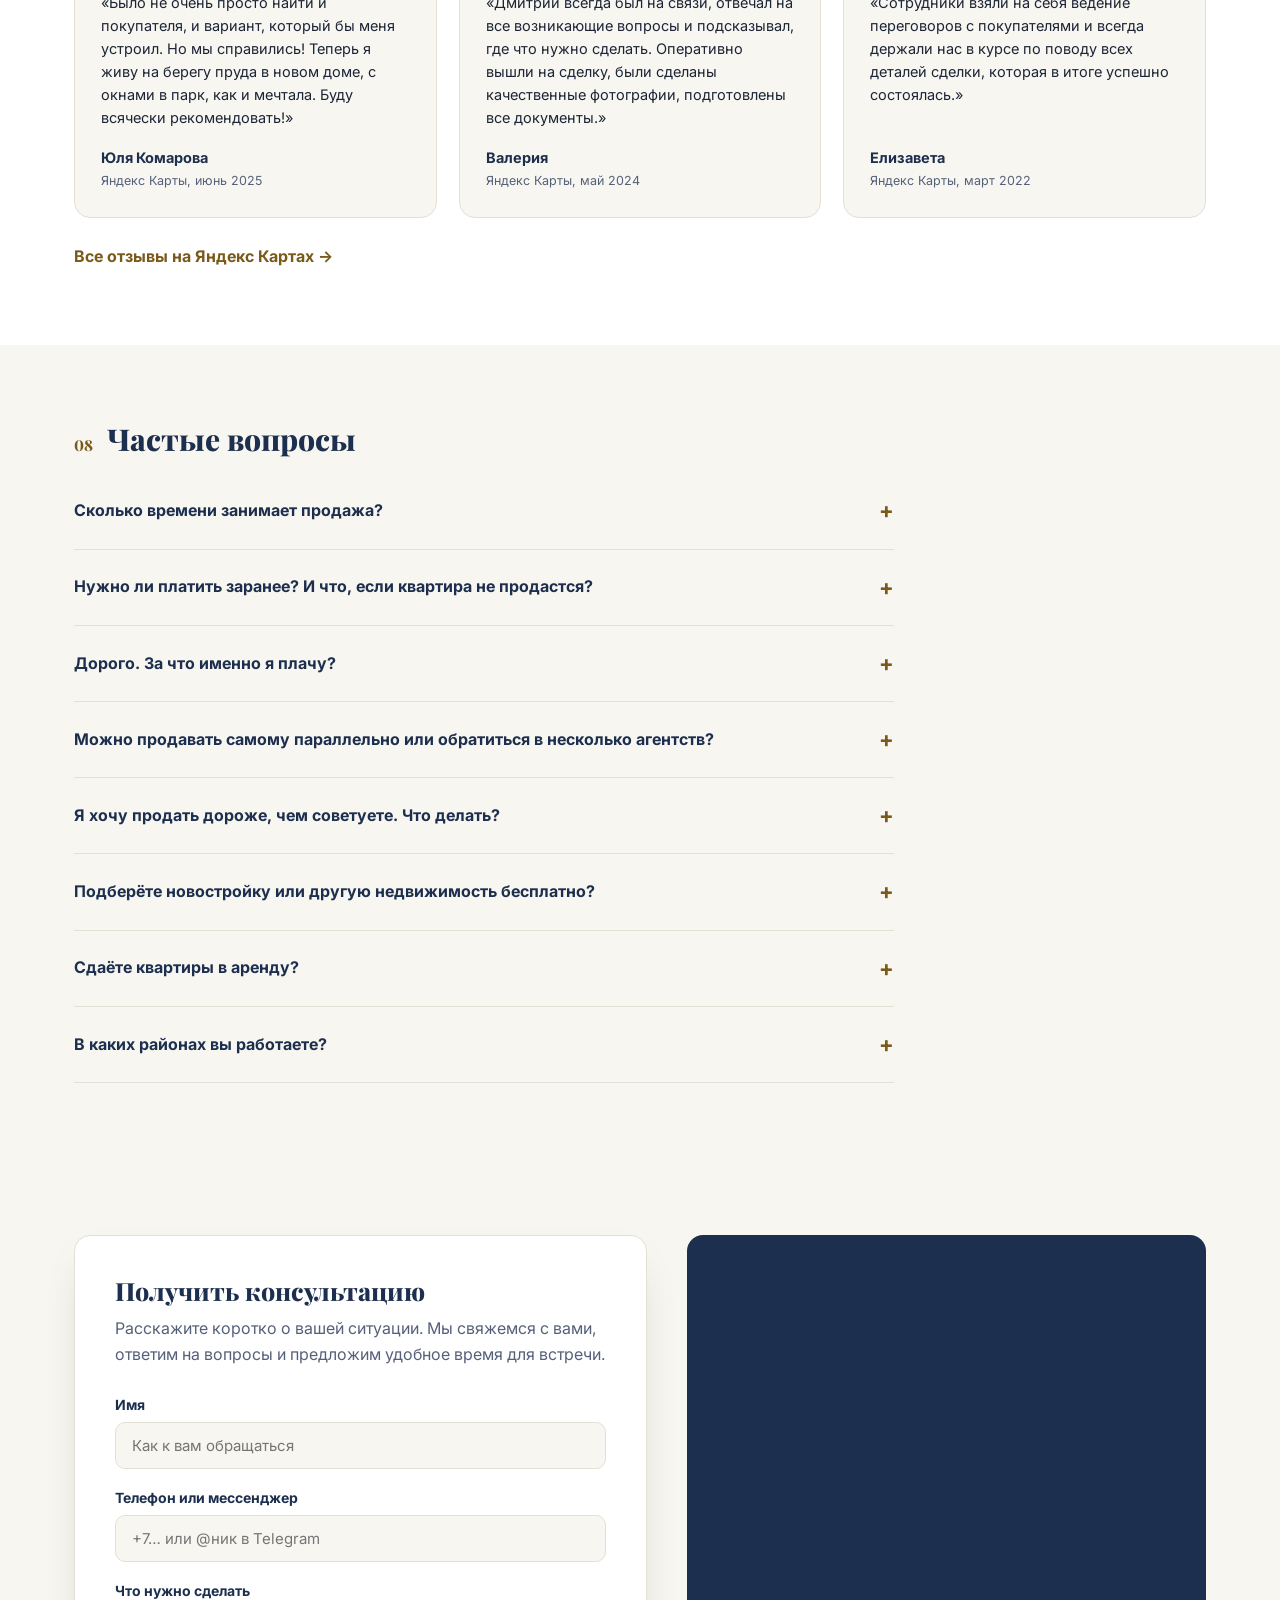
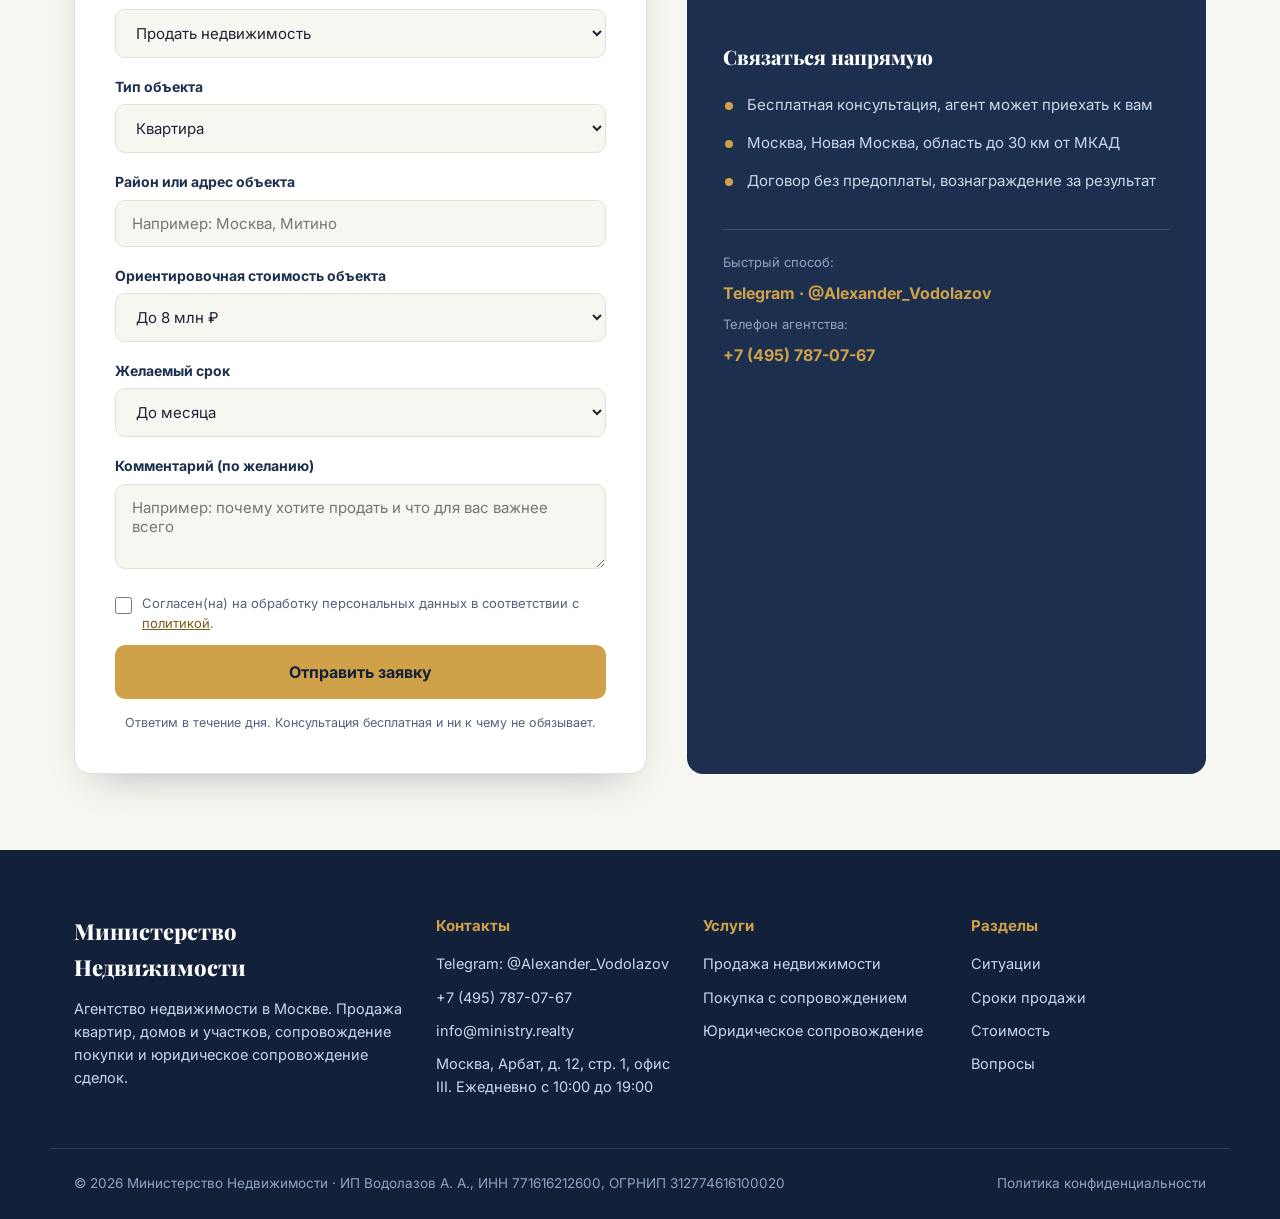
==== commit 1cb0ba72: "Правки клиента из PDF: тексты лендинга, презентации, статьи" ====
--- a/index.html
+++ b/index.html
@@ -50,7 +50,7 @@
           <a href="#prices" class="btn btn--outline btn--lg">Узнать стоимость</a>
         </div>
         <div class="hero__stats">
-          <div class="stat"><span class="stat__num">500+</span><span class="stat__label">сделок за плечами команды</span></div>
+          <div class="stat"><span class="stat__num">2000+</span><span class="stat__label">сделок за плечами команды</span></div>
           <div class="stat"><span class="stat__num">0 ₽</span><span class="stat__label">предоплаты за услуги</span></div>
           <div class="stat"><span class="stat__num">2–3%</span><span class="stat__label">вознаграждение от суммы сделки</span></div>
         </div>
@@ -60,8 +60,8 @@
         <div class="hero__card-title">Что входит в продажу</div>
         <ul class="hero__card-list">
           <li>Оценка по реальным данным рынка и стратегия продажи со сроками</li>
-          <li>Профессиональные фото, 3D-тур и реклама на ведущих площадках</li>
-          <li>Сбор документов и юридическая проверка сделки</li>
+          <li>Профессиональные фото и видео, реклама на ведущих площадках</li>
+          <li>Подготовка документов и юридическое сопровождение сделки</li>
           <li>Участие в каждом показе и еженедельный отчёт о работе</li>
         </ul>
         <a href="#contact" class="btn btn--accent btn--block">Получить консультацию</a>
@@ -80,8 +80,8 @@
       <div class="adv__grid">
         <div class="adv__item">
           <div class="adv__icon"><svg viewBox="0 0 24 24" fill="none" stroke="currentColor" stroke-width="1.7"><path d="M12 3l8 3v6c0 4.5-3.2 7.8-8 9-4.8-1.2-8-4.5-8-9V6l8-3z"/><path d="M9 12l2 2 4-4"/></svg></div>
-          <h3>«Налетят жулики и обманут»</h3>
-          <p>Анализируем документы на объект, готовим официальный регламент сделки с суммами всех расчётов. Деньги идут через банк: аккредитив или ячейка, за наш счёт.</p>
+          <h3>«Обманут мошенники»</h3>
+          <p>Отсеиваем подозрительных личностей, внимательно готовим договоры. Составляем подробный регламент сделки с суммами всех расчётов. Деньги идут через банк: аккредитив или ячейка.</p>
         </div>
         <div class="adv__item">
           <div class="adv__icon"><svg viewBox="0 0 24 24" fill="none" stroke="currentColor" stroke-width="1.7"><path d="M4 21v-2a4 4 0 014-4h8a4 4 0 014 4v2"/><circle cx="12" cy="7" r="4"/></svg></div>
@@ -91,12 +91,12 @@
         <div class="adv__item">
           <div class="adv__icon"><svg viewBox="0 0 24 24" fill="none" stroke="currentColor" stroke-width="1.7"><path d="M3 17l6-6 4 4 8-8"/><path d="M15 7h6v6"/></svg></div>
           <h3>«Боюсь продешевить»</h3>
-          <p>Считаем цену по фактам: исследуем рынок и сделки в вашем районе, а не просто сравниваем объявления. Решение по цене всегда за вами, цену без вас мы не снижаем.</p>
+          <p>Считаем цену по фактам: исследуем рынок и сделки в вашем районе, а не просто берём цену из похожих объявлений. Решение по цене всегда за вами, цену без вас мы не снижаем.</p>
         </div>
         <div class="adv__item">
           <div class="adv__icon"><svg viewBox="0 0 24 24" fill="none" stroke="currentColor" stroke-width="1.7"><path d="M5 4h14M5 12h14M5 20h14"/><circle cx="9" cy="4" r="1.6" fill="currentColor"/><circle cx="15" cy="12" r="1.6" fill="currentColor"/><circle cx="9" cy="20" r="1.6" fill="currentColor"/></svg></div>
           <h3>«Не вижу, как довести проект до конца»</h3>
-          <p>Составляем пошаговый план на весь срок договора. Раз в неделю присылаем отчёт о работе и ситуации на рынке, даже когда покупателей пока нет.</p>
+          <p>Составляем пошаговый план на весь срок договора. Раз в неделю присылаем отчёт о работе и ситуации на рынке, даже если покупателей пока нет.</p>
         </div>
         <div class="adv__item">
           <div class="adv__icon"><svg viewBox="0 0 24 24" fill="none" stroke="currentColor" stroke-width="1.7"><circle cx="12" cy="12" r="9"/><path d="M12 7v5l3 2"/></svg></div>
@@ -127,7 +127,7 @@
           <p>Нужно продать недвижимость, чтобы закрыть обязательства и выдохнуть. Важно уложиться в реальные сроки и не потерять в цене.</p>
           <ul>
             <li>Выбираем стратегию под ваш график платежей</li>
-            <li>Работаем с недвижимостью в залоге у банка</li>
+            <li>Решаем сложные ситуации с просрочками</li>
           </ul>
         </div>
         <div class="goal">
@@ -136,7 +136,7 @@
           <p>Хотите превратить наследство в деньги, которые можно вложить в жизнь, дело или новое жильё, а не нести расходы на лишний объект.</p>
           <ul>
             <li>Проверяем документы и подсказываем, что нужно оформить</li>
-            <li>Готовим объект к продаже и считаем налоги</li>
+            <li>Помогаем подготовить объект к продаже и считаем налоги</li>
           </ul>
         </div>
         <div class="goal">
@@ -154,7 +154,7 @@
           <p>Больше места, современный дом или удобная локация. Текущую недвижимость продаём и одновременно покупаем ту, которую хочется.</p>
           <ul>
             <li>Ведём альтернативную сделку от начала до конца</li>
-            <li>Учитываем сроки и условия обеих сторон</li>
+            <li>Учитываем сроки и условия всех участников</li>
           </ul>
         </div>
         <div class="goal">
@@ -162,8 +162,8 @@
           <h3>Переезд в другой регион или за границу</h3>
           <p>Деньги на новом месте нужнее, чем квартира на старом. Хочется закрыть вопрос так, чтобы он не требовал вашего присутствия на каждом шаге.</p>
           <ul>
-            <li>Собираем документы заранее, вам остаётся прийти на сделку</li>
-            <li>3D-тур позволяет покупателям посмотреть объект онлайн</li>
+            <li>Готовим документы заранее, вам остаётся прийти на сделку</li>
+            <li>При необходимости проводим дистанционные сделки</li>
           </ul>
         </div>
         <div class="goal">
@@ -185,8 +185,8 @@
       <div class="why__box">
         <div>
           <h2>Сначала разбираемся в мотивах, потом подписываем договор</h2>
-          <p>Продажа недвижимости — серьёзное решение, и на него не нужно давить. Поэтому мы не торопим и не «дожимаем»: на первой встрече выясняем, зачем вы продаёте и в какие сроки, и честно говорим, сможем ли помочь.</p>
-          <p>Нам комфортно работать, когда решение уже принято и вы цените время и профессионализм. Если вы хотите продавать параллельно сами или обратиться сразу в несколько агентств, мы сразу скажем, что так результата не получится: это превращает вас и риэлтора в конкурентов.</p>
+          <p>Продажа недвижимости — серьёзное решение, давление тут неуместно. Поэтому мы не торопим и не «дожимаем»: на первой встрече выясняем, зачем вы продаёте и в какие сроки, и честно говорим, сможем ли помочь.</p>
+          <p>Нам комфортно работать, когда решение уже принято и вы цените время и профессионализм. Если вы хотите продавать параллельно сами или обратиться сразу в несколько агентств, мы сразу скажем, что так результата не получится: это превращает клиента и риэлтора в конкурентов.</p>
         </div>
         <div class="why__quote">
           Когда на кону такая сумма, хочется, чтобы рядом был опытный человек, который подскажет и возьмёт ответственность на себя.
@@ -250,12 +250,12 @@
         <div class="step">
           <span class="step__num">3</span>
           <h3>Подготовка</h3>
-          <p>Фото, 3D-тур, сбор документов и реклама на ведущих площадках с ежедневным продвижением.</p>
+          <p>Фото и видео, подготовка документов и реклама на ведущих площадках с ежедневным продвижением.</p>
         </div>
         <div class="step">
           <span class="step__num">4</span>
           <h3>Показы и переговоры</h3>
-          <p>Мы на каждом показе, ведём торг и раз в неделю отправляем вам отчёт.</p>
+          <p>Мы на каждом показе, всегда на связи с покупателями, ведём их к сделке и раз в неделю отправляем вам отчёт.</p>
         </div>
         <div class="step">
           <span class="step__num">5</span>
@@ -289,8 +289,8 @@
       </div>
       <div class="prices__notes">
         <p><b>Без предоплаты.</b> Вознаграждение платите только за результат. Если за срок договора недвижимость не продана, вы ничего не должны, это прописано в договоре.</p>
-        <p><b>Всё включено.</b> Фото, 3D-тур, реклама и сбор документов входят в стоимость. Продавцу не нужно платить за составление договора, услуги нотариуса, регистрацию права и банковский аккредитив или ячейку.</p>
-        <p><b>Скидки.</b> При продаже скидка 25 000 ₽, если вы готовы продавать по нормальной рыночной цене, и ещё 25 000 ₽, если решение о начале работы принято в течение двух дней.</p>
+        <p><b>Всё включено.</b> Фото и видео, реклама и подготовка документов входят в стоимость. Продавцу не нужно платить за составление договора, регистрацию права и банковский аккредитив или ячейку.</p>
+        <p><b>Скидки.</b> При продаже скидка 25 000 ₽ (или 0,25%), если вы готовы продавать по нормальной рыночной цене, и ещё 25 000 ₽ (или 0,25%), если решение о начале работы принято в течение двух дней.</p>
       </div>
     </div>
   </section>
@@ -308,7 +308,7 @@
         </div>
         <div class="about__text">
           <p>«Министерство Недвижимости» — агентство, где продажами и покупками занимаются аттестованные брокеры. Управляющие партнёры работают в недвижимости 16 и 22 года, один из них юрист, поэтому юридическая безопасность сделки у нас не отдельная услуга, а часть процесса.</p>
-          <p>Работаем со всеми сегментами: от эконом-класса до элитной недвижимости. Для нас нет «особых» и «обычных» клиентов, уровень сервиса одинаковый для всех.</p>
+          <p>Работаем со всеми сегментами: от эконом-класса до элитной недвижимости. Для нас нет «особых» и «обычных» клиентов, уровень сервиса одинаково высокий для всех.</p>
           <ul class="about__list">
             <li>Москва, Новая Москва и область до 30 км от МКАД</li>
             <li>Квартиры, дома, участки: продажа, покупка, юридическое сопровождение</li>
@@ -396,7 +396,7 @@
         </details>
         <details class="faq__item">
           <summary>Дорого. За что именно я плачу?</summary>
-          <p>В среднем вознаграждение составляет 2–3% от суммы сделки. В него входят оценка, стратегия, фото и 3D-тур, реклама, сбор документов, показы, юридическая проверка и организация сделки. Если цена вас немного смущает, но формат подходит, обсудим разумную скидку. Если вы хотите платить как за размещение объявления, мы вам, скорее всего, не подойдём.</p>
+          <p>В среднем вознаграждение составляет 2–3% от суммы сделки. В него входят оценка, стратегия, фото и видео, реклама, сбор документов, показы, юридическая проверка и организация сделки. Если цена вас немного смущает, но формат подходит, обсудим разумную скидку. Если вы хотите самые дешёвые риэлторские услуги в Москве, мы вам, скорее всего, не подойдём.</p>
         </details>
         <details class="faq__item">
           <summary>Можно продавать самому параллельно или обратиться в несколько агентств?</summary>
